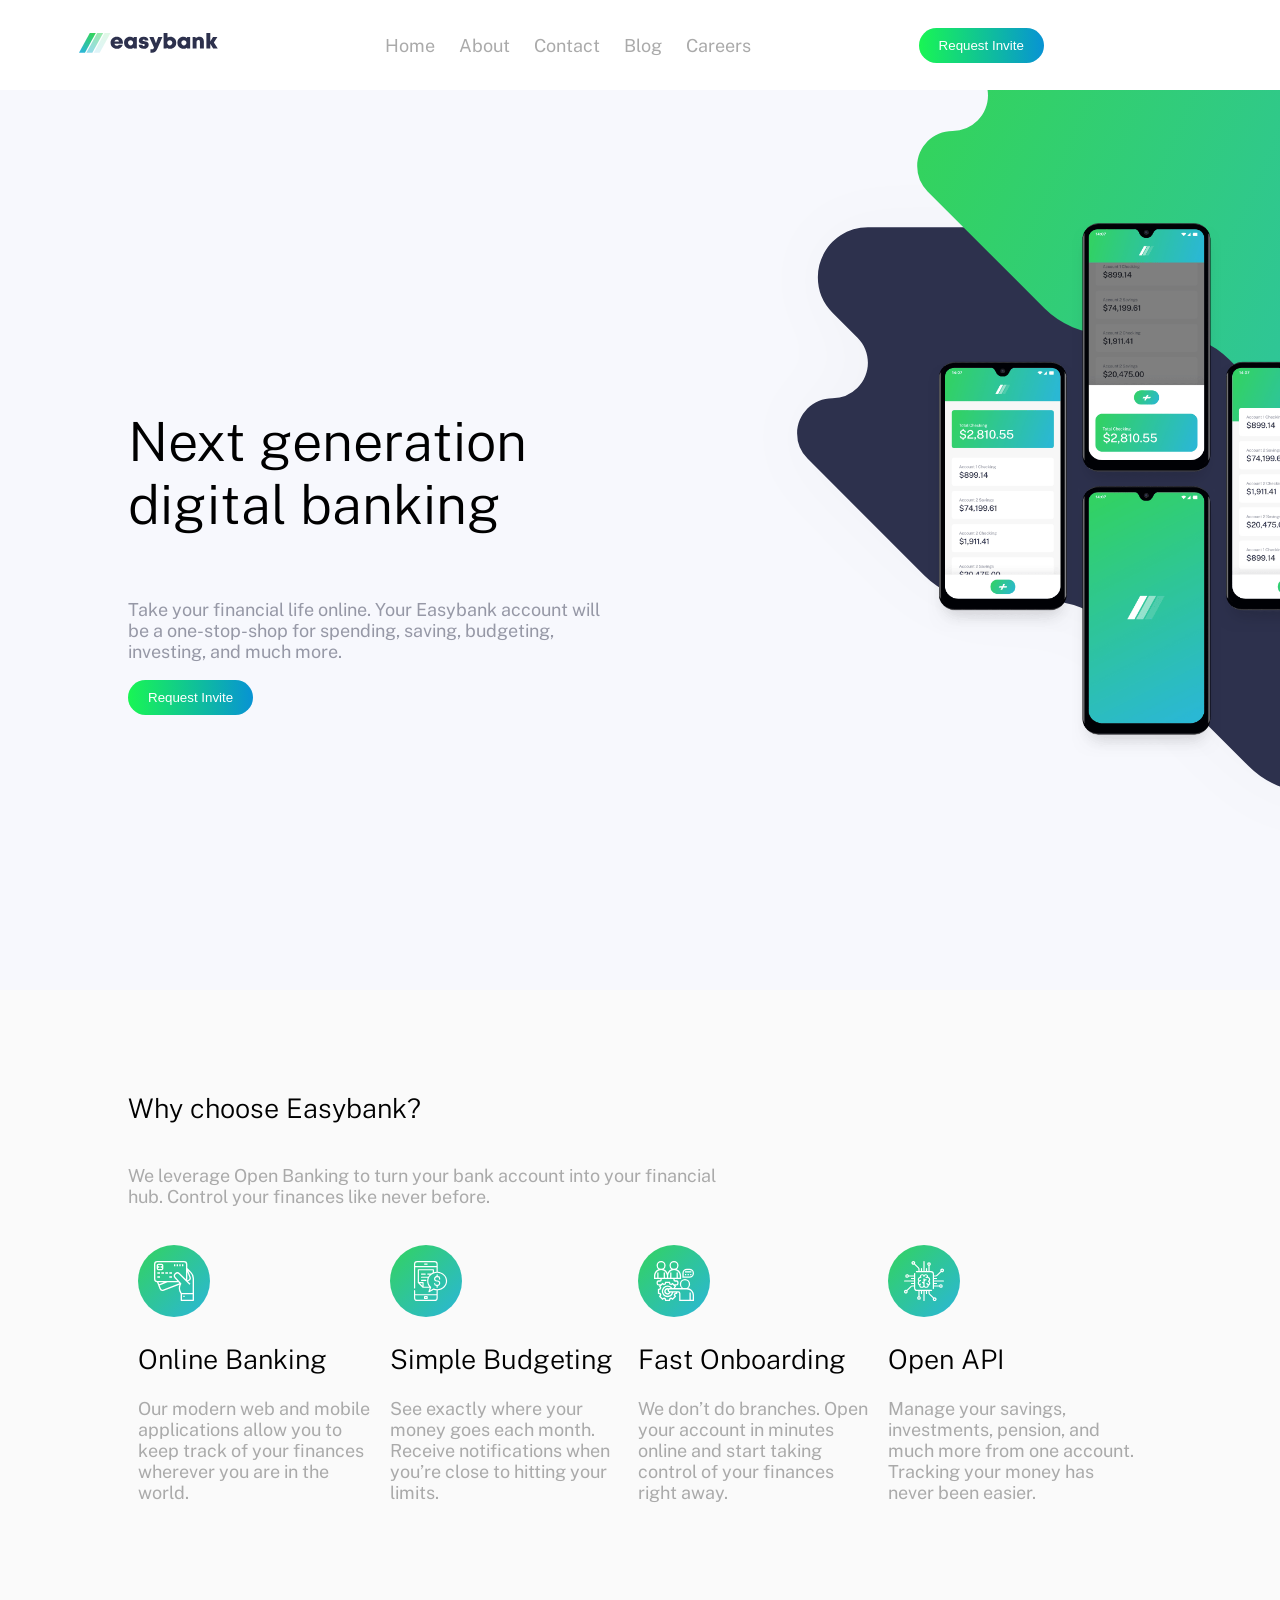
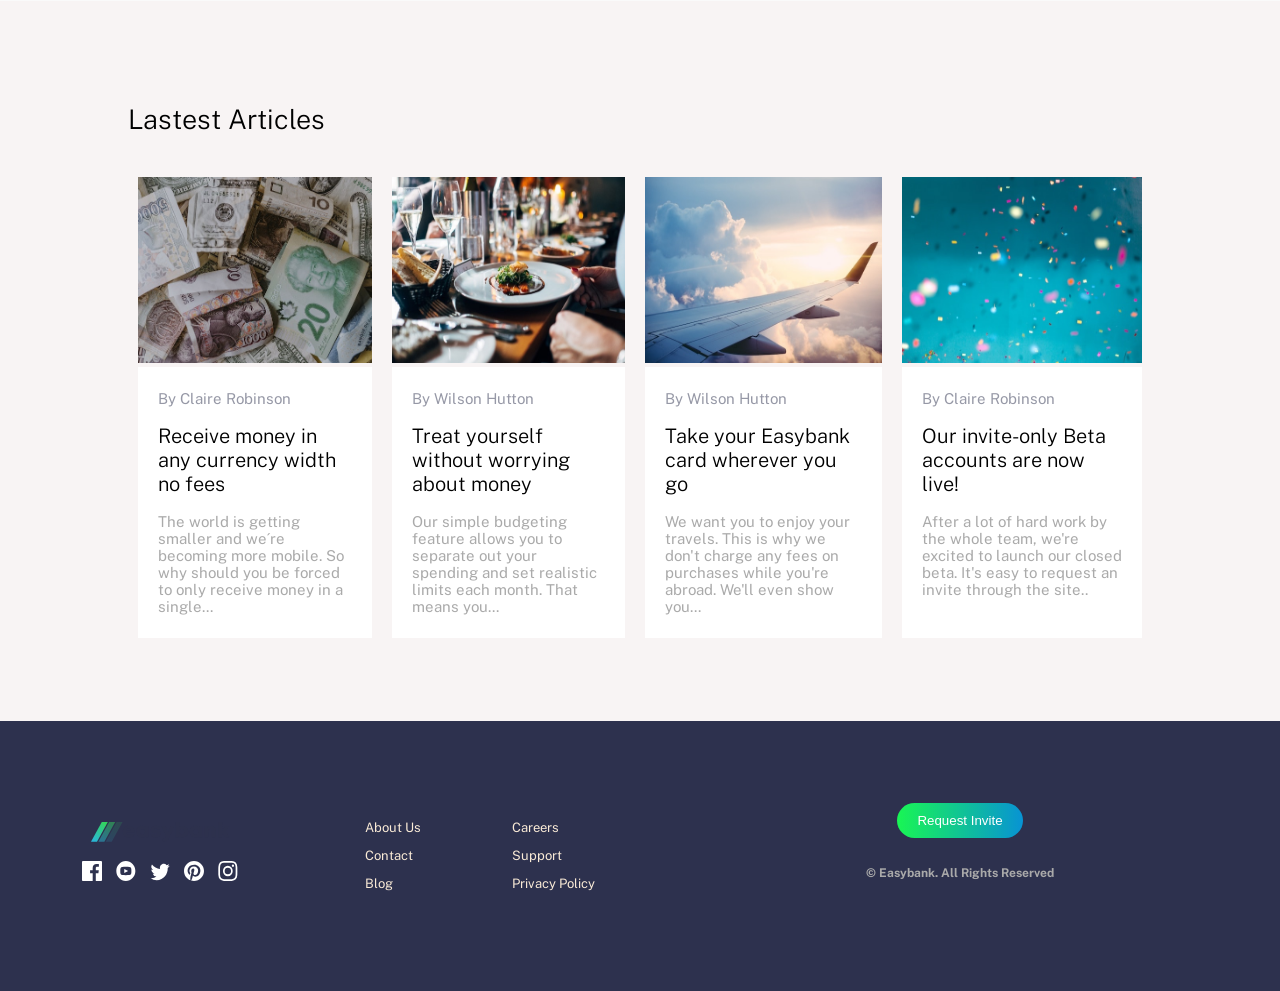
==== index.html @ 80088555 "primer commit landing page" ====
<!DOCTYPE html>
<html lang="en">
<head>
    <meta charset="UTF-8">
    <meta name="viewport" content="width=device-width, initial-scale=1.0">
    <title>Document</title>
    <link rel="stylesheet" href="bank.css">
    <link rel="preconnect" href="https://fonts.googleapis.com">
<link rel="preconnect" href="https://fonts.gstatic.com" crossorigin>
<link href="https://fonts.googleapis.com/css2?family=Caveat&family=Public+Sans:ital,wght@0,100;0,200;0,300;0,400;0,500;0,600;0,700;0,800;0,900;1,100;1,200;1,300;1,400;1,500;1,600;1,700;1,800;1,900&display=swap" rel="stylesheet">  
</head>
<body>
    <nav>
        <div class="nav-img">
            <img src="./images/logo.svg" alt="">
        </div>
        <div class="nav-contact">
            <a href="#">Home</a>
            <a href="#">About</a>
            <a href="#">Contact</a>
            <a href="#">Blog</a>
            <a href="#">Careers</a>
        </div>
        <div class="nav-btn">
            <button>Request Invite</button>
        </div>
        <div class="boton">
            <button>
                <img class="hamburger" src="./images/icon-hamburger.svg" alt="">
            </button>
        </div>
    </nav>
    <main>
        <section class="section-1">
            <div class="contenedor-text">
               
                    <h1>Next generation digital banking</h1>
                    <p>Take your financial life online. Your Easybank account will be a one-stop-shop 
                        for spending, saving, budgeting, investing, and much more.</p>
                        <button>Request Invite</button>
               
            </div>
            <div class="mockup active">
                <img src="./images/image-mockups.png" alt="">
            </div>
        </section>
        <section class="section-2">
            <div class="batman">
            <div class="cartas text">
                <h1 class="text-icons">Why choose Easybank?</h1>
                <p class="parrafo-icon">We leverage Open Banking to turn your bank account into your financial hub. Control your finances like never before.</p>
            </div>
            <div class="contenedor-cartas">
                <div class="cartas">
                    <img src="./images/icon-online.svg" alt="" class="imagen-icon">
                    <h1 class="text-icons">Online Banking</h1>
                    <p class="parrafo-icon">Our modern web and mobile applications allow you to keep track of your finances wherever you  are in the world.</p>
                </div>
                <div class="cartas">
                    <img src="./images/icon-budgeting.svg" alt="" class="imagen-icon">
                    <h1 class="text-icons">Simple Budgeting</h1>
                    <p class="parrafo-icon">See exactly where your money goes each month. Receive notifications when you’re close to hitting your limits.</p>
                </div>
                <div class="cartas">
                    <img src="./images/icon-onboarding.svg" alt="" class="imagen-icon">
                    <h1 class="text-icons">Fast Onboarding</h1>
                    <p class="parrafo-icon">We don’t do branches. Open your account in minutes online and start taking control of your finances right away.</p>
                </div>
                <div class="cartas">
                    <img src="./images/icon-api.svg" alt="" class="imagen-icon">
                    <h1 class="text-icons">Open API </h1>
                    <p class="parrafo-icon">Manage your savings, investments, pension, and much more from one account. Tracking your money has never been easier.</p>
                </div>
            </div>
            </div>
        </section>
        <section class="section-2 section-3">
            <div class="batman">
            <div class="cartas text">
                <h1 class="text-icons">Lastest Articles</h1>
             
            </div>
            <div class="contenedor-cartas">
                <div class="cartas">
                    <img src="./images/image-currency.jpg" alt="" class="imagen-icon img7">
                    <div class="caja">
                        <span>By Claire Robinson</span>
                        <h1 class="text-icons">Receive money in any currency width no fees</h1>
                        <p class="parrafo-icon">The world is getting smaller and we´re becoming more mobile. So why should you be forced to only receive money in a single...</p>
                    </div>
                </div>
                <div class="cartas">
                    <img src="./images/image-restaurant.jpg" alt="" class="imagen-icon img7">
                    <div class="caja">     
                        <span>By Wilson Hutton</span>
                        <h1 class="text-icons">Treat yourself without worrying about money</h1>
                        <p class="parrafo-icon">Our simple budgeting feature allows you to separate out your spending and set realistic limits each month. That means you...</p>
                    </div>
                </div>
                <div class="cartas">
                    <img src="./images/image-plane.jpg" alt="" class="imagen-icon img7">
                    <div class="caja">
                        <span>By Wilson Hutton</span>
                        <h1 class="text-icons">Take your Easybank card wherever you go</h1>
                        <p class="parrafo-icon">We want you to enjoy your travels. This is why we don't charge any fees on purchases while you're abroad. We'll even show you...</p>
                    </div>
                </div>
                <div class="cartas">
                    <img src="./images/image-confetti.jpg" alt="" class="imagen-icon img7">
                    <div class="caja">
                        <span>By Claire Robinson</span>
                        <h1 class="text-icons">Our invite-only Beta accounts are now live!
                        </h1>
                        <p class="parrafo-icon">After a lot of hard work by the whole team, we're excited to launch our closed beta. It's easy to request an invite through the site..</p>
                    </div>
                </div>
              
             
            </div>
            </div>
        </section>
    </main>
    <footer>
    <section class="icons_footer1">
        <div class="logof">
            <img src="./images/logo.svg" alt="">   
        </div>

        <div class="iconsf">
            
            <i><img src="./images/icon-facebook.svg" alt=""></i>
           
            <i> <img src="./images/icon-youtube.svg" alt=""></i>
            <i> <img src="./images/icon-twitter.svg" alt="" class=""></i>
            <i>  <img src="./images/icon-pinterest.svg" alt=""></i>
                <i> <img src="./images/icon-instagram.svg" alt=""></i>
        </div>
    </section>
    <section class="icons_footer2">
        
            <div class="txtone">

                <p>
                    About Us 
                </p>
                <p>
                    Contact 
                </p>
                <p>
                    Blog 
                </p>
            </div>
            <div class="txttwo">

                <p>
                    Careers
                </p>
                <p>
                    Support
                </p>
                <p>
                    Privacy Policy
                </p>
            </div>
           
        </section>
    <section class="icons_footer3">
        <button>Request Invite</button>
        <h6>© Easybank. All Rights Reserved</h6>            
    </section>
</footer>

<script src="bank.js"></script>
    <!-- update -->
</body>
</html>
---- bank.css ----
body{
    width: 100%;
    height: 100%;
    margin: 0;
    padding: 0;
    box-sizing: border-box;
    font-family: 'Caveat', cursive;
    font-family: 'Public Sans', sans-serif;
    font-size: 18px;

}

.section-1{
   background-color: #f7f8fd;
    height: 100vh;
    width: 100%;
    display: flex;
    justify-content: center;
    align-items: center;
 
}

.mockup{
    height: 100%;
    width: 100%;
    background-image: url("./images/bg-intro-desktop.svg");
    background-size: cover;
    background-repeat: no-repeat;
    background-position-x: 0;
    background-position-y: -130px;
    display: flex;
    justify-content: center;
    align-items: center;
    overflow: hidden;
    
    
}

.mockup img{
    width: 80%;
    transform: translate(140px,-50px);
}

.contenedor-text{
    display: flex;
    flex-direction: column;
    justify-content: center;
    align-items: start;
    padding: 10%;
}

.contenedor-text p{
    color:   hsl(233, 8%, 62%);
    font-size: 18px;
}

.contenedor-text h1{
   
    font-size: 3em;
}

.contenedor-text button{
    background-image: linear-gradient(to right, hsl(136, 92%, 53%) 0%, hsl(199, 93%, 43%) 100%);
    border: none;
    padding: 10px 20px;
    border-radius: 20px;
    color: white;
    cursor: pointer;
}
.contenedor-text button:hover{
    
    box-shadow: 0px 2px 6px rgba(0, 0, 0, 0.452);
    background-image: linear-gradient(to right, hsla(135, 89%, 17%, 0.747) 0%, hsl(199, 93%, 43%) 100%);
   
}


.section-2{
    display: flex;
    flex-direction: column;
    width: 100%;
    background-color : hsl(0, 0%, 98%);
    justify-content: center;
    align-items: center;
 
}
.batman{
    display: flex;
    justify-content: center;
    align-items: center;
    width: 80%;
    flex-direction: column;
    padding: 70px 0px 70px 0px;
}

.contenedor-cartas{
    display: flex;
    flex-direction: row;
    width: 100%;
    justify-content: center;
    align-content: center;
}
.cartas{
    flex-direction: row;
    margin: 10px;
}
h1{
    font-weight: 300;
}
.parrafo-icon{
    color: rgb(170, 170, 170);
}
.text{
    display: flex;
    justify-content: start;
    flex-direction: column;
    width: 100%;   
}

.text p {
    width: 58%;
    color: rgb(170, 170, 170);
}

.img7{
    width: 100%;
    height: 40%;
}
.section-3{
    background-color: rgb(248, 244, 244);
}
.caja {
    background-color: white ;
    padding: 20px;
    height: 50%;
}

.caja h1{
    font-size: 20px;
}

.caja h1:hover{
    color: rgb(41, 236, 236);
    cursor: pointer;
}

.caja span{
    color:   hsl(233, 8%, 62%);
    font-size: 15px;

}
.caja p{
    font-size: 15px;
}
footer {
    height: 30vh;
    width: 100%;
    background-color:#2d314e;
    display: flex;
    flex-direction: row;
    justify-content: center;
    align-items: center;
}
.icons_footer1 {
    width: 25%;
    display: flex;
    justify-content: center;
    align-items: center;
    flex-direction: column;
    
}
.logof{
    margin-bottom: 10px;
}

.iconsf img {
    padding: 5px;
    width: 20px;
}
.iconsf i:hover{
  cursor: pointer;
  filter: invert(55%) sepia(48%) saturate(2012%) hue-rotate(85deg) brightness(107%) contrast(96%);
}

.icons_footer2 {
    width: 25%;
    display: flex;
    justify-content: space-around;
    align-items: center;
    font-size: 13px;  
    color: antiquewhite;
}
.icons_footer2 p:hover {
    background: linear-gradient(to right, hsla(135, 89%, 17%, 0.747) 0%, hsl(199, 93%, 43%) 100%);
    -webkit-background-clip: text;
    color: transparent;  
    cursor: pointer;
    
   
}

.icons_footer3{
    width: 50%;
    display: flex;
    justify-content: center;
    align-items: center;
    flex-direction: column;
}
.icons_footer3 button{
    background-image: linear-gradient(to right, hsl(136, 92%, 53%) 0%, hsl(199, 93%, 43%) 100%);
    border: none;
    padding: 10px 20px;
    border-radius: 20px;
    color: white;
    cursor: pointer;
}
.icons_footer3 h6{
    color: rgb(170, 170, 170);
}
.icons_footer3 button:hover{
    
    box-shadow: 0px 2px 6px rgba(0, 0, 0, 0.452);
    background-image: linear-gradient(to right, hsla(135, 89%, 17%, 0.747) 0%, hsl(199, 93%, 43%) 100%);
   
}
nav{
    background-color: rgb(255, 255, 255);
    height: 10vh;
    display: flex;
    justify-content: space-around;
    align-items: center;
   
   
}

.nav-contact a{
    text-decoration: none;
    color: rgb(170, 170, 170);
   margin: 10px;
}

.nav-contact a:hover{
    border-bottom: 5px solid transparent; 
    border-image: linear-gradient(to right, hsl(136, 92%, 53%) 0%, hsl(199, 93%, 43%) 100%) 1;
    padding-bottom: 15px;
    
}

.boton button {
    display: none;
}

.nav-btn button{
   
    background-image: linear-gradient(to right, hsl(136, 92%, 53%) 0%, hsl(199, 93%, 43%) 100%);
    border: none;
    padding: 10px 20px;
    border-radius: 20px;
    color: white;
    cursor: pointer;
}



@media (max-width:800px){
    .section-1{
        height: 100%;
        width: 100%;
        flex-direction: column-reverse;
    }
    .mockup{
   
        background-image: url("./images/bg-intro-mobile.svg");
    }
    .mockup img{
        transform: translate(0 ,-1000px);
       
        
    }
    .contenedor-text{
        align-items: center;
        width: 60%;
        padding-bottom: 50px;
      text-align: center;
        
    }
    .contenedor-text h1{
      font-size: 2em;
   
    }
   
    .section-2 {
        display: flex;
        width: 100%;
        height: 100%;
        align-items: center;
        justify-content: center;
        background-color:hsl(0, 0%, 98%);
        padding: 0;
    }
    .contenedor-cartas{
        display: flex;
        width: 100%;
        align-items: center;
        justify-content:center ;
        flex-direction: column;
    } 
    .cartas {
        display: flex;
        color: rgb(0, 0, 0);
        width: 80%;
        justify-content: space-around;
        background-color: rgba(0, 255, 255, 0);
        align-items: center;
        flex-direction: column;
        text-align: center;
        
    }
    .text-icons{
        font-weight: 300;
    }
    .parrafo-icon{
        color: rgb(170, 170, 170) ;
        
    }
    .text{
        margin-bottom: 80px;
    }
    footer{
        flex-direction: column;
        align-items: center;
        height: 80vh;
        width: 100%;
    }
    .icons_footer1 {
        width: 100%;
    }
    .icons_footer2{
        flex-direction: column;
        justify-content: center;
        text-align: center;
    }
    .txttwo{
        margin-top: -15px;
    }
   
    .boton button {
        display: block;
    }

    .nav-btn button{
        display: none;
    }

   
    .nav-contact{
        position: relative;
        
        top: 250px;
        bottom: 0;
        right: 0;
        left: -50px;
        height: 400px;
        width: 700px;
        background-color: rgb(255, 255, 255);
       
       display: flex;
        justify-content: center;
        align-items: center;
        flex-direction: column;
        box-shadow: 0px 2px 6px rgba(0, 0, 0, 0.452);
        border-radius: 10px;
    }

    .nav-contact a:hover{
       border: none;
       padding-bottom: 0px;
      
      
       color: rgb(16, 192, 10);
        
    }
    .nav-contact a{
        color: rgb(94, 94, 94);
    }
    .boton button{
        border: none;
        background-color: transparent;
      
    }
    .boton button img{
     width: 35px;
      
    }
    nav .nav-contact{
       
        visibility: hidden;
    }
    nav .desactive{
        
        visibility: visible;
    }
    .active img{
        transform: translate(0 ,-250px);
     
    }
   

   


}
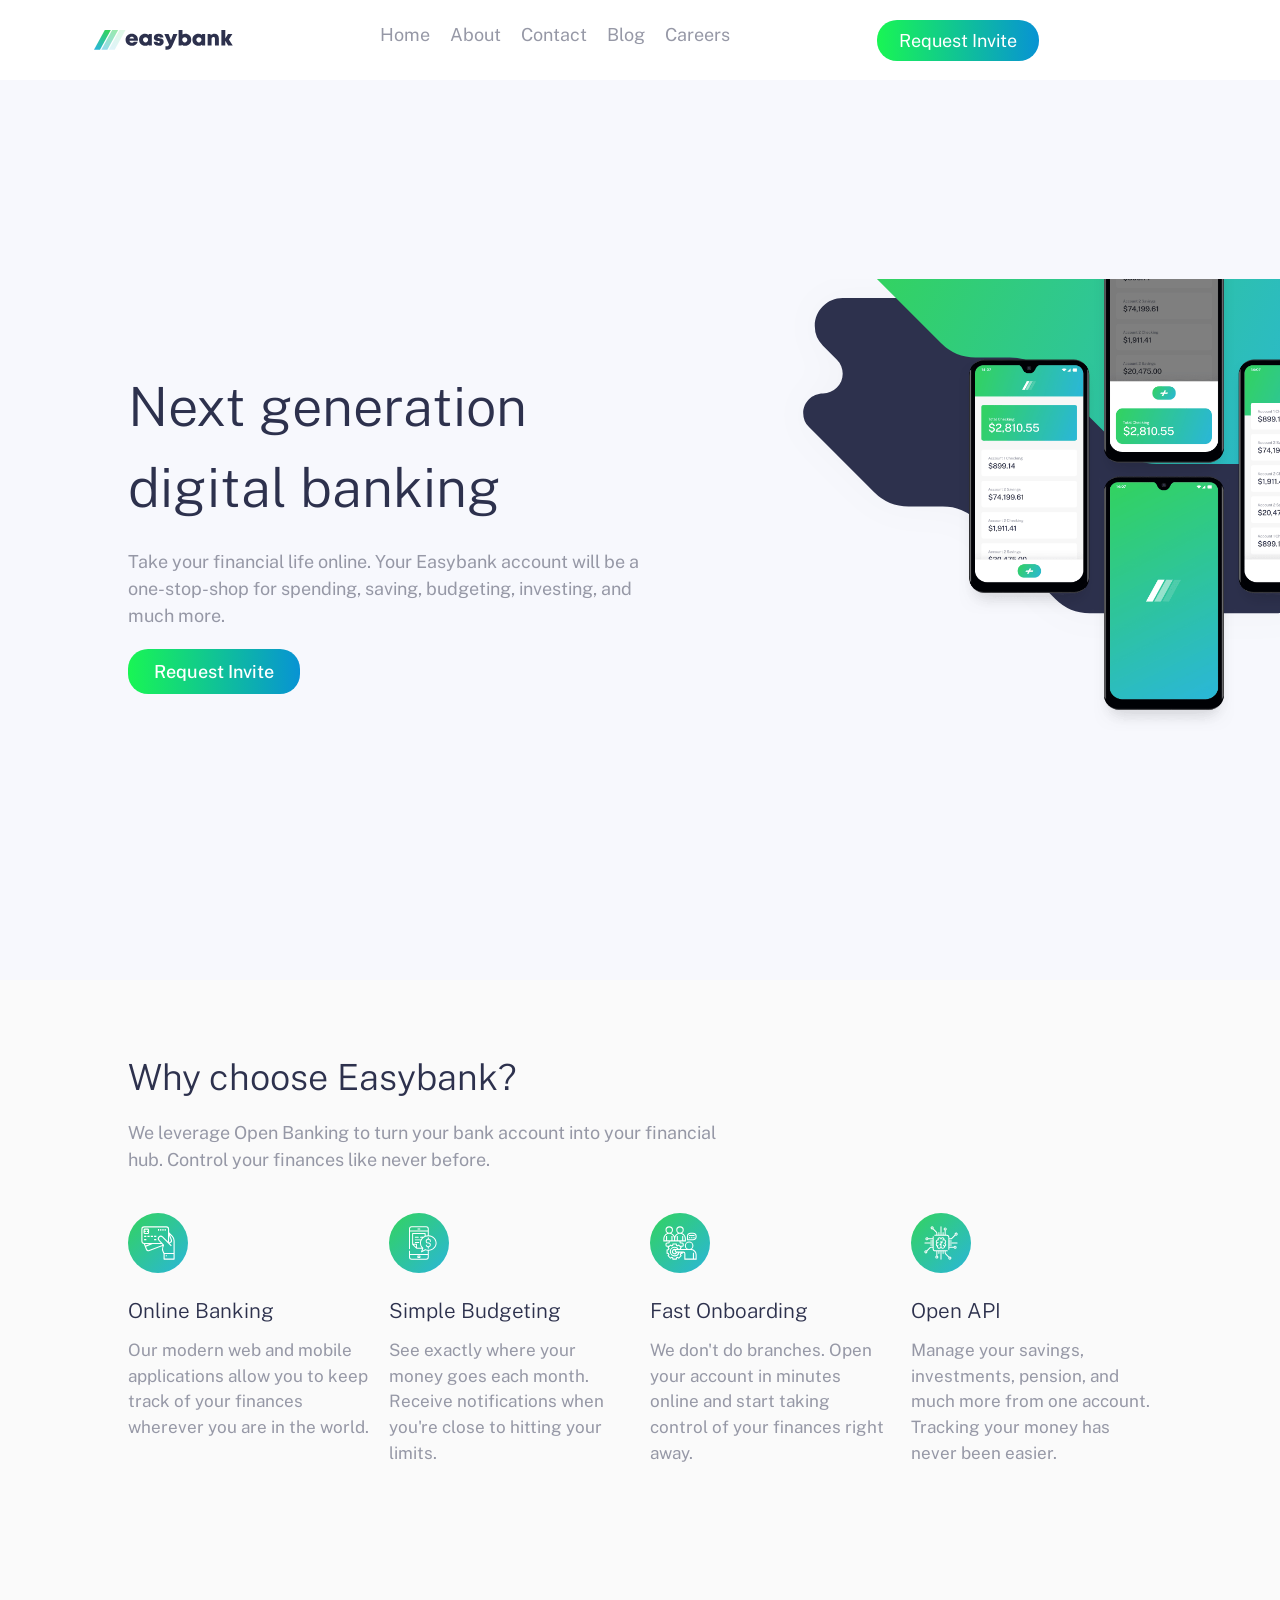
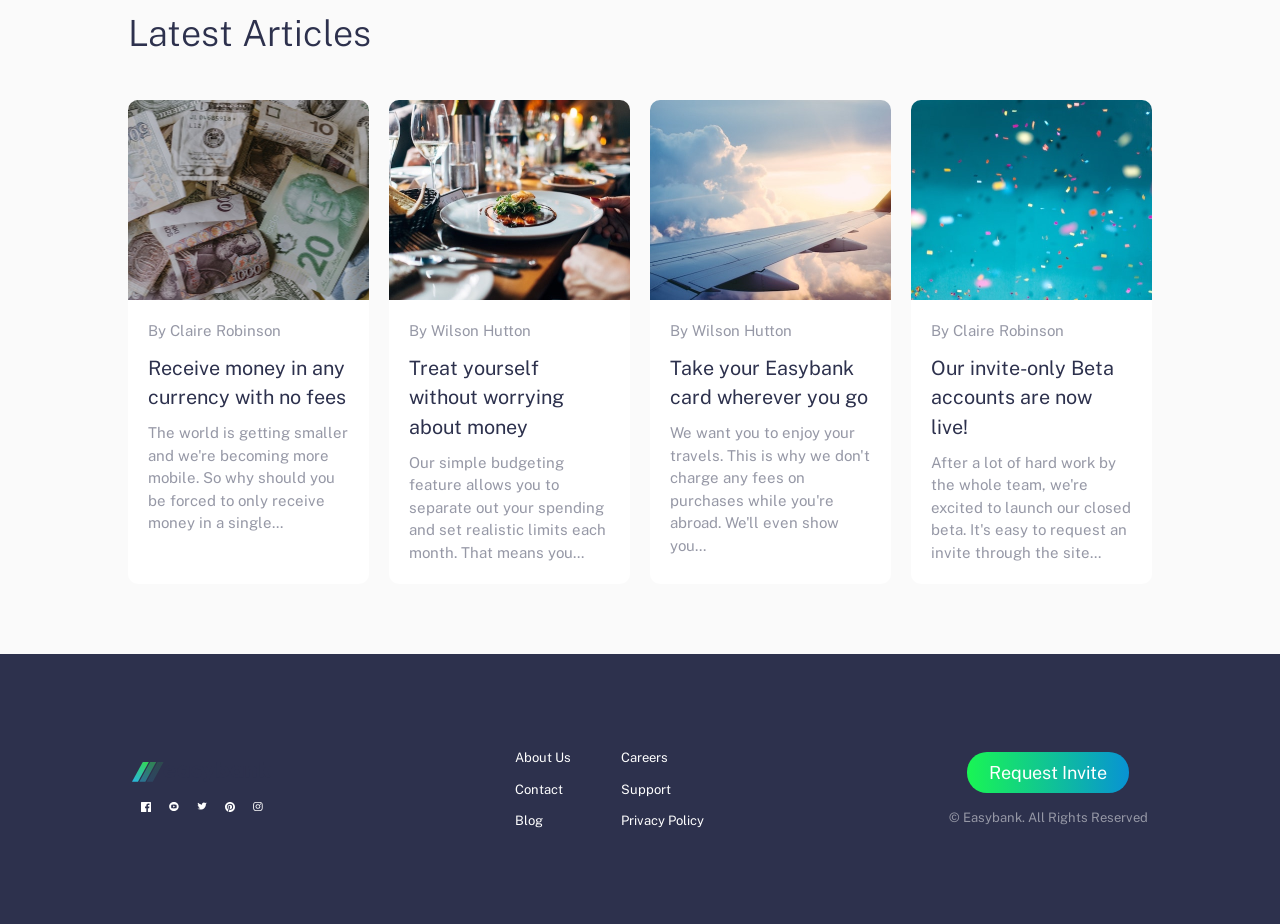
==== commit f9bef240: "Add Styles Css" ====
--- a/index.html
+++ b/index.html
@@ -3,174 +3,166 @@
 <head>
     <meta charset="UTF-8">
     <meta name="viewport" content="width=device-width, initial-scale=1.0">
-    <title>Document</title>
+    <title>Easybank</title>
     <link rel="stylesheet" href="bank.css">
     <link rel="preconnect" href="https://fonts.googleapis.com">
-<link rel="preconnect" href="https://fonts.gstatic.com" crossorigin>
-<link href="https://fonts.googleapis.com/css2?family=Caveat&family=Public+Sans:ital,wght@0,100;0,200;0,300;0,400;0,500;0,600;0,700;0,800;0,900;1,100;1,200;1,300;1,400;1,500;1,600;1,700;1,800;1,900&display=swap" rel="stylesheet">  
+    <link rel="preconnect" href="https://fonts.gstatic.com" crossorigin>
+    <link href="https://fonts.googleapis.com/css2?family=Caveat&family=Public+Sans:wght@100;200;300;400;500;600;700;800;900&display=swap" rel="stylesheet">
 </head>
 <body>
-    <nav>
+
+    <!-- ===================== NAV ===================== -->
+    <nav class="navbar">
         <div class="nav-img">
-            <img src="./images/logo.svg" alt="">
+            <img src="./images/logo.svg" alt="Easybank logo">
         </div>
+
         <div class="nav-contact">
-            <a href="#">Home</a>
-            <a href="#">About</a>
-            <a href="#">Contact</a>
-            <a href="#">Blog</a>
-            <a href="#">Careers</a>
+            <a href="#home">Home</a>
+            <a href="#about">About</a>
+            <a href="#contact">Contact</a>
+            <a href="#blog">Blog</a>
+            <a href="#careers">Careers</a>
         </div>
+
         <div class="nav-btn">
             <button>Request Invite</button>
         </div>
+
         <div class="boton">
-            <button>
-                <img class="hamburger" src="./images/icon-hamburger.svg" alt="">
+            <button aria-label="Abrir menú">
+                <img class="hamburger" src="./images/icon-hamburger.svg" alt="Menú">
             </button>
         </div>
     </nav>
+
     <main>
-        <section class="section-1">
-            <div class="contenedor-text">
-               
-                    <h1>Next generation digital banking</h1>
-                    <p>Take your financial life online. Your Easybank account will be a one-stop-shop 
-                        for spending, saving, budgeting, investing, and much more.</p>
-                        <button>Request Invite</button>
-               
+
+        <!-- =============== HERO / HOME =============== -->
+        <section id="home" class="hero">
+            <div class="hero__text">
+                <h1>Next generation digital banking</h1>
+                <p>Take your financial life online. Your Easybank account will be a one-stop-shop for spending, saving, budgeting, investing, and much more.</p>
+                <button>Request Invite</button>
             </div>
-            <div class="mockup active">
-                <img src="./images/image-mockups.png" alt="">
+            <div class="hero__mockup">
+                <img src="./images/image-mockups.png" alt="Easybank app mockup">
             </div>
         </section>
-        <section class="section-2">
-            <div class="batman">
-            <div class="cartas text">
-                <h1 class="text-icons">Why choose Easybank?</h1>
-                <p class="parrafo-icon">We leverage Open Banking to turn your bank account into your financial hub. Control your finances like never before.</p>
+
+        <!-- =============== ABOUT / FEATURES =============== -->
+        <section id="about" class="features">
+            <div class="features__header">
+                <h2>Why choose Easybank?</h2>
+                <p>We leverage Open Banking to turn your bank account into your financial hub. Control your finances like never before.</p>
             </div>
-            <div class="contenedor-cartas">
-                <div class="cartas">
-                    <img src="./images/icon-online.svg" alt="" class="imagen-icon">
-                    <h1 class="text-icons">Online Banking</h1>
-                    <p class="parrafo-icon">Our modern web and mobile applications allow you to keep track of your finances wherever you  are in the world.</p>
-                </div>
-                <div class="cartas">
-                    <img src="./images/icon-budgeting.svg" alt="" class="imagen-icon">
-                    <h1 class="text-icons">Simple Budgeting</h1>
-                    <p class="parrafo-icon">See exactly where your money goes each month. Receive notifications when you’re close to hitting your limits.</p>
-                </div>
-                <div class="cartas">
-                    <img src="./images/icon-onboarding.svg" alt="" class="imagen-icon">
-                    <h1 class="text-icons">Fast Onboarding</h1>
-                    <p class="parrafo-icon">We don’t do branches. Open your account in minutes online and start taking control of your finances right away.</p>
-                </div>
-                <div class="cartas">
-                    <img src="./images/icon-api.svg" alt="" class="imagen-icon">
-                    <h1 class="text-icons">Open API </h1>
-                    <p class="parrafo-icon">Manage your savings, investments, pension, and much more from one account. Tracking your money has never been easier.</p>
-                </div>
-            </div>
+
+            <div class="features__grid">
+                <article class="feature-card">
+                    <img src="./images/icon-online.svg" alt="" class="feature-card__icon">
+                    <h3>Online Banking</h3>
+                    <p>Our modern web and mobile applications allow you to keep track of your finances wherever you are in the world.</p>
+                </article>
+
+                <article class="feature-card">
+                    <img src="./images/icon-budgeting.svg" alt="" class="feature-card__icon">
+                    <h3>Simple Budgeting</h3>
+                    <p>See exactly where your money goes each month. Receive notifications when you're close to hitting your limits.</p>
+                </article>
+
+                <article class="feature-card">
+                    <img src="./images/icon-onboarding.svg" alt="" class="feature-card__icon">
+                    <h3>Fast Onboarding</h3>
+                    <p>We don't do branches. Open your account in minutes online and start taking control of your finances right away.</p>
+                </article>
+
+                <article class="feature-card">
+                    <img src="./images/icon-api.svg" alt="" class="feature-card__icon">
+                    <h3>Open API</h3>
+                    <p>Manage your savings, investments, pension, and much more from one account. Tracking your money has never been easier.</p>
+                </article>
             </div>
         </section>
-        <section class="section-2 section-3">
-            <div class="batman">
-            <div class="cartas text">
-                <h1 class="text-icons">Lastest Articles</h1>
-             
+
+        <!-- =============== BLOG / ARTICLES =============== -->
+        <section id="blog" class="articles">
+            <div class="articles__header">
+                <h2>Latest Articles</h2>
             </div>
-            <div class="contenedor-cartas">
-                <div class="cartas">
-                    <img src="./images/image-currency.jpg" alt="" class="imagen-icon img7">
-                    <div class="caja">
+
+            <div class="articles__grid">
+                <article class="article-card">
+                    <img src="./images/image-currency.jpg" alt="" class="article-card__img">
+                    <div class="article-card__body">
                         <span>By Claire Robinson</span>
-                        <h1 class="text-icons">Receive money in any currency width no fees</h1>
-                        <p class="parrafo-icon">The world is getting smaller and we´re becoming more mobile. So why should you be forced to only receive money in a single...</p>
+                        <h3>Receive money in any currency with no fees</h3>
+                        <p>The world is getting smaller and we're becoming more mobile. So why should you be forced to only receive money in a single...</p>
                     </div>
-                </div>
-                <div class="cartas">
-                    <img src="./images/image-restaurant.jpg" alt="" class="imagen-icon img7">
-                    <div class="caja">     
+                </article>
+
+                <article class="article-card">
+                    <img src="./images/image-restaurant.jpg" alt="" class="article-card__img">
+                    <div class="article-card__body">
                         <span>By Wilson Hutton</span>
-                        <h1 class="text-icons">Treat yourself without worrying about money</h1>
-                        <p class="parrafo-icon">Our simple budgeting feature allows you to separate out your spending and set realistic limits each month. That means you...</p>
+                        <h3>Treat yourself without worrying about money</h3>
+                        <p>Our simple budgeting feature allows you to separate out your spending and set realistic limits each month. That means you...</p>
                     </div>
-                </div>
-                <div class="cartas">
-                    <img src="./images/image-plane.jpg" alt="" class="imagen-icon img7">
-                    <div class="caja">
+                </article>
+
+                <article class="article-card">
+                    <img src="./images/image-plane.jpg" alt="" class="article-card__img">
+                    <div class="article-card__body">
                         <span>By Wilson Hutton</span>
-                        <h1 class="text-icons">Take your Easybank card wherever you go</h1>
-                        <p class="parrafo-icon">We want you to enjoy your travels. This is why we don't charge any fees on purchases while you're abroad. We'll even show you...</p>
+                        <h3>Take your Easybank card wherever you go</h3>
+                        <p>We want you to enjoy your travels. This is why we don't charge any fees on purchases while you're abroad. We'll even show you...</p>
                     </div>
-                </div>
-                <div class="cartas">
-                    <img src="./images/image-confetti.jpg" alt="" class="imagen-icon img7">
-                    <div class="caja">
+                </article>
+
+                <article class="article-card">
+                    <img src="./images/image-confetti.jpg" alt="" class="article-card__img">
+                    <div class="article-card__body">
                         <span>By Claire Robinson</span>
-                        <h1 class="text-icons">Our invite-only Beta accounts are now live!
-                        </h1>
-                        <p class="parrafo-icon">After a lot of hard work by the whole team, we're excited to launch our closed beta. It's easy to request an invite through the site..</p>
+                        <h3>Our invite-only Beta accounts are now live!</h3>
+                        <p>After a lot of hard work by the whole team, we're excited to launch our closed beta. It's easy to request an invite through the site...</p>
                     </div>
-                </div>
-              
-             
-            </div>
+                </article>
             </div>
         </section>
+
     </main>
-    <footer>
-    <section class="icons_footer1">
-        <div class="logof">
-            <img src="./images/logo.svg" alt="">   
+
+    <!-- ===================== FOOTER ===================== -->
+    <footer class="footer">
+        <div class="footer__brand">
+            <img src="./images/logo.svg" alt="Easybank logo">
+            <div class="footer__social">
+                <a href="#"><img src="./images/icon-facebook.svg" alt="Facebook"></a>
+                <a href="#"><img src="./images/icon-youtube.svg" alt="YouTube"></a>
+                <a href="#"><img src="./images/icon-twitter.svg" alt="Twitter"></a>
+                <a href="#"><img src="./images/icon-pinterest.svg" alt="Pinterest"></a>
+                <a href="#"><img src="./images/icon-instagram.svg" alt="Instagram"></a>
+            </div>
         </div>
 
-        <div class="iconsf">
-            
-            <i><img src="./images/icon-facebook.svg" alt=""></i>
-           
-            <i> <img src="./images/icon-youtube.svg" alt=""></i>
-            <i> <img src="./images/icon-twitter.svg" alt="" class=""></i>
-            <i>  <img src="./images/icon-pinterest.svg" alt=""></i>
-                <i> <img src="./images/icon-instagram.svg" alt=""></i>
+        <div class="footer__links">
+            <div class="footer__col">
+                <a href="#">About Us</a>
+                <a href="#">Contact</a>
+                <a href="#">Blog</a>
+            </div>
+            <div class="footer__col">
+                <a href="#">Careers</a>
+                <a href="#">Support</a>
+                <a href="#">Privacy Policy</a>
+            </div>
         </div>
-    </section>
-    <section class="icons_footer2">
-        
-            <div class="txtone">
 
-                <p>
-                    About Us 
-                </p>
-                <p>
-                    Contact 
-                </p>
-                <p>
-                    Blog 
-                </p>
-            </div>
-            <div class="txttwo">
+        <div class="footer__cta">
+            <button>Request Invite</button>
+            <small>© Easybank. All Rights Reserved</small>
+        </div>
+    </footer>
 
-                <p>
-                    Careers
-                </p>
-                <p>
-                    Support
-                </p>
-                <p>
-                    Privacy Policy
-                </p>
-            </div>
-           
-        </section>
-    <section class="icons_footer3">
-        <button>Request Invite</button>
-        <h6>© Easybank. All Rights Reserved</h6>            
-    </section>
-</footer>
-
-<script src="bank.js"></script>
-    <!-- update -->
+    <script src="bank.js"></script>
 </body>
-</html>
+</html>
--- a/bank.css
+++ b/bank.css
@@ -1,413 +1,535 @@
-
-body{
+/* ============================================================
+   1. VARIABLES GLOBALES
+   ============================================================ */
+:root {
+  /* Colores */
+  --primary-green: hsl(136, 92%, 53%);
+  --primary-cyan:  hsl(199, 93%, 43%);
+  --primary-green-hover: hsla(135, 89%, 17%, 0.75);
+  --gradient-brand: linear-gradient(to right, var(--primary-green) 0%, var(--primary-cyan) 100%);
+
+  --dark-blue:   hsl(233, 26%, 24%);
+  --gray-blue:   hsl(233, 8%, 62%);
+  --light-gray:  hsl(0, 0%, 98%);
+  --very-light:  #f7f8fd;
+  --white:       #ffffff;
+
+  /* Tipografía */
+  --font-main: 'Public Sans', sans-serif;
+  --fs-base: 18px;
+  --fs-sm: 15px;
+  --fs-xs: 13px;
+
+  /* Espaciado / radios */
+  --radius-pill: 20px;
+  --radius-card: 10px;
+  --shadow-hover: 0 2px 6px rgba(0, 0, 0, 0.45);
+
+  /* Transición global */
+  --transition: 0.25s ease;
+}
+
+/* ============================================================
+   2. RESET
+   ============================================================ */
+*,
+*::before,
+*::after {
+  box-sizing: border-box;
+  margin: 0;
+  padding: 0;
+}
+
+html {
+  scroll-behavior: smooth;
+}
+
+body {
+  width: 100%;
+  min-height: 100vh;
+  font-family: var(--font-main);
+  font-size: var(--fs-base);
+  color: var(--dark-blue);
+  line-height: 1.5;
+  background-color: var(--white);
+}
+
+img {
+  max-width: 100%;
+  display: block;
+}
+
+button {
+  font-family: inherit;
+  font-size: inherit;
+  transition: background-image var(--transition), box-shadow var(--transition);
+}
+
+a {
+  text-decoration: none;
+  color: inherit;
+  transition: color var(--transition);
+}
+
+/* Focus accesible */
+:focus-visible {
+  outline: 2px solid var(--primary-cyan);
+  outline-offset: 3px;
+  border-radius: 4px;
+}
+
+/* Botón reutilizable (¡esto elimina 4 repeticiones!) */
+.btn-primary {
+  background-image: var(--gradient-brand);
+  border: none;
+  padding: 10px 22px;
+  border-radius: var(--radius-pill);
+  color: var(--white);
+  cursor: pointer;
+  font-weight: 500;
+}
+
+.btn-primary:hover {
+  box-shadow: var(--shadow-hover);
+  background-image: linear-gradient(to right, var(--primary-green-hover) 0%, var(--primary-cyan) 100%);
+}
+
+/* ============================================================
+   3. NAVBAR
+   ============================================================ */
+.navbar {
+  background-color: var(--white);
+  min-height: 80px;
+  display: flex;
+  justify-content: space-around;
+  align-items: center;
+  position: relative;
+  z-index: 10;
+  padding: 0 20px;
+}
+
+.nav-contact {
+  display: flex;
+  gap: 20px;
+}
+
+.nav-contact a {
+  color: var(--gray-blue);
+  padding-bottom: 8px;
+  border-bottom: 4px solid transparent;
+  transition: color var(--transition), border-color var(--transition);
+}
+
+.nav-contact a:hover {
+  color: var(--dark-blue);
+  border-image: var(--gradient-brand) 1;
+}
+
+.nav-btn button {
+  background-image: var(--gradient-brand);
+  border: none;
+  padding: 10px 22px;
+  border-radius: var(--radius-pill);
+  color: var(--white);
+  cursor: pointer;
+}
+
+.boton button {
+  display: none;
+  border: none;
+  background: transparent;
+  cursor: pointer;
+}
+
+.boton button img {
+  width: 32px;
+}
+
+/* ============================================================
+   4. HERO
+   ============================================================ */
+.hero {
+  background-color: var(--very-light);
+  min-height: 100dvh;           /* mejor que 100vh en móviles */
+  display: flex;
+  justify-content: center;
+  align-items: center;
+}
+
+.hero__text {
+  display: flex;
+  flex-direction: column;
+  justify-content: center;
+  align-items: flex-start;
+  gap: 20px;
+  padding: 10%;
+  flex: 1;
+}
+
+.hero__text h1 {
+  font-size: 3em;
+  font-weight: 300;
+}
+
+.hero__text p {
+  color: var(--gray-blue);
+  font-size: var(--fs-base);
+}
+
+.hero__text button {
+  background-image: var(--gradient-brand);
+  border: none;
+  padding: 12px 26px;
+  border-radius: var(--radius-pill);
+  color: var(--white);
+  cursor: pointer;
+  font-weight: 500;
+}
+
+.hero__text button:hover {
+  box-shadow: var(--shadow-hover);
+  background-image: linear-gradient(to right, var(--primary-green-hover) 0%, var(--primary-cyan) 100%);
+}
+
+.hero__mockup {
+  flex: 1;
+  height: 100%;
+  min-height: 500px;
+  background-image: url("./images/bg-intro-desktop.svg");
+  background-size: cover;
+  background-repeat: no-repeat;
+  background-position: 0 -130px;
+  display: flex;
+  justify-content: center;
+  align-items: center;
+  overflow: hidden;
+}
+
+.hero__mockup img {
+  width: 80%;
+  transform: translate(140px, -50px);
+}
+
+/* ============================================================
+   5. FEATURES (antes section-2)
+   ============================================================ */
+.features {
+  display: flex;
+  flex-direction: column;
+  align-items: center;
+  width: 100%;
+  background-color: var(--light-gray);
+  padding: 70px 0;
+}
+
+.features__header {
+  width: 80%;
+  display: flex;
+  flex-direction: column;
+  gap: 15px;
+  margin-bottom: 40px;
+}
+
+.features__header h2 {
+  font-weight: 300;
+  font-size: 2em;
+}
+
+.features__header p {
+  width: 58%;
+  color: var(--gray-blue);
+}
+
+.features__grid {
+  display: flex;
+  flex-direction: row;
+  gap: 20px;
+  width: 80%;
+  justify-content: center;
+}
+
+.feature-card {
+  flex: 1;
+  display: flex;
+  flex-direction: column;
+  gap: 12px;
+}
+
+.feature-card__icon {
+  width: 60px;
+  margin-bottom: 10px;
+}
+
+.feature-card h3 {
+  font-weight: 300;
+  font-size: 1.15em;
+}
+
+.feature-card p {
+  color: var(--gray-blue);
+  font-size: 0.95em;
+}
+
+/* ============================================================
+   6. ARTICLES (antes section-3)
+   ============================================================ */
+.articles {
+  display: flex;
+  flex-direction: column;
+  align-items: center;
+  width: 100%;
+  background-color: var(--light-gray);
+  padding: 70px 0;
+}
+
+.articles__header {
+  width: 80%;
+  margin-bottom: 40px;
+}
+
+.articles__header h2 {
+  font-weight: 300;
+  font-size: 2em;
+}
+
+.articles__grid {
+  display: flex;
+  gap: 20px;
+  width: 80%;
+  justify-content: center;
+}
+
+.article-card {
+  flex: 1;
+  display: flex;
+  flex-direction: column;
+  background-color: var(--white);
+  border-radius: var(--radius-card);
+  overflow: hidden;
+  transition: transform var(--transition), box-shadow var(--transition);
+}
+
+.article-card:hover {
+  transform: translateY(-4px);
+  box-shadow: 0 8px 16px rgba(0, 0, 0, 0.08);
+}
+
+.article-card__img {
+  width: 100%;
+  height: 200px;
+  object-fit: cover;
+}
+
+.article-card__body {
+  padding: 20px;
+  display: flex;
+  flex-direction: column;
+  gap: 10px;
+}
+
+.article-card__body span {
+  color: var(--gray-blue);
+  font-size: var(--fs-sm);
+}
+
+.article-card__body h3 {
+  font-size: 1.1em;
+  font-weight: 400;
+  transition: color var(--transition);
+  cursor: pointer;
+}
+
+.article-card__body h3:hover {
+  color: var(--primary-cyan);
+}
+
+.article-card__body p {
+  font-size: var(--fs-sm);
+  color: var(--gray-blue);
+}
+
+/* ============================================================
+   7. FOOTER
+   ============================================================ */
+.footer {
+  background-color: var(--dark-blue);
+  min-height: 30vh;
+  padding: 40px 20px;
+  display: flex;
+  flex-direction: row;
+  justify-content: space-around;
+  align-items: center;
+  gap: 20px;
+  color: var(--white);
+}
+
+.footer__brand {
+  display: flex;
+  flex-direction: column;
+  align-items: center;
+  gap: 15px;
+}
+
+.footer__social {
+  display: flex;
+  gap: 8px;
+}
+
+.footer__social img {
+  width: 20px;
+  padding: 5px;
+  transition: filter var(--transition);
+}
+
+.footer__social a:hover img {
+  filter: invert(55%) sepia(48%) saturate(2012%) hue-rotate(85deg) brightness(107%) contrast(96%);
+}
+
+.footer__links {
+  display: flex;
+  gap: 50px;
+}
+
+.footer__col {
+  display: flex;
+  flex-direction: column;
+  gap: 12px;
+  font-size: var(--fs-xs);
+}
+
+.footer__col a:hover {
+  background: var(--gradient-brand);
+  -webkit-background-clip: text;
+  background-clip: text;
+  color: transparent;
+}
+
+.footer__cta {
+  display: flex;
+  flex-direction: column;
+  align-items: center;
+  gap: 15px;
+}
+
+.footer__cta button {
+  background-image: var(--gradient-brand);
+  border: none;
+  padding: 10px 22px;
+  border-radius: var(--radius-pill);
+  color: var(--white);
+  cursor: pointer;
+}
+
+.footer__cta button:hover {
+  box-shadow: var(--shadow-hover);
+  background-image: linear-gradient(to right, var(--primary-green-hover) 0%, var(--primary-cyan) 100%);
+}
+
+.footer__cta small {
+  color: var(--gray-blue);
+  font-size: var(--fs-xs);
+}
+
+/* ============================================================
+   8. RESPONSIVE (mobile-first no, pero limpio)
+   ============================================================ */
+@media (max-width: 900px) {
+  .features__grid,
+  .articles__grid {
+    flex-wrap: wrap;
+  }
+  .features__header p {
     width: 100%;
-    height: 100%;
-    margin: 0;
-    padding: 0;
-    box-sizing: border-box;
-    font-family: 'Caveat', cursive;
-    font-family: 'Public Sans', sans-serif;
-    font-size: 18px;
-
-}
-
-.section-1{
-   background-color: #f7f8fd;
-    height: 100vh;
+  }
+}
+
+@media (max-width: 800px) {
+  /* ---- NAV ---- */
+  .nav-contact {
+    display: none;            /* oculto por defecto */
+  }
+  .nav-contact.is-open {
+    display: flex;            /* tu JS debe toggle esta clase */
+    position: absolute;
+    top: 90px;
+    left: 50%;
+    transform: translateX(-50%);
+    flex-direction: column;
+    width: min(90vw, 400px);
+    height: auto;
+    padding: 30px;
+    background-color: var(--white);
+    border-radius: var(--radius-card);
+    box-shadow: var(--shadow-hover);
+    gap: 20px;
+    z-index: 20;
+  }
+  .nav-contact.is-open a {
+    color: hsl(0, 0%, 37%);
+  }
+  .nav-contact.is-open a:hover {
+    color: var(--primary-green);
+    border: none;
+  }
+  .nav-btn button { display: none; }
+  .boton button  { display: block; }
+
+  /* ---- HERO ---- */
+  .hero {
+    flex-direction: column-reverse;
+    min-height: auto;
+    padding-bottom: 40px;
+  }
+  .hero__mockup {
     width: 100%;
-    display: flex;
-    justify-content: center;
+    min-height: 350px;
+    background-image: url("./images/bg-intro-mobile.svg");
+    background-position: center top;
+    background-size: contain;
+  }
+  .hero__mockup img {
+    width: 90%;
+    transform: translateY(-40px);
+  }
+  .hero__text {
+    width: 100%;
     align-items: center;
- 
-}
-
-.mockup{
-    height: 100%;
-    width: 100%;
-    background-image: url("./images/bg-intro-desktop.svg");
-    background-size: cover;
-    background-repeat: no-repeat;
-    background-position-x: 0;
-    background-position-y: -130px;
-    display: flex;
-    justify-content: center;
+    text-align: center;
+    padding: 40px 20px;
+  }
+  .hero__text h1 { font-size: 2em; }
+
+  /* ---- FEATURES ---- */
+  .features__grid {
+    flex-direction: column;
     align-items: center;
-    overflow: hidden;
-    
-    
-}
-
-.mockup img{
+  }
+  .feature-card {
     width: 80%;
-    transform: translate(140px,-50px);
-}
-
-.contenedor-text{
-    display: flex;
+    text-align: center;
+    align-items: center;
+    margin-bottom: 40px;
+  }
+
+  /* ---- ARTICLES ---- */
+  .articles__grid {
     flex-direction: column;
-    justify-content: center;
-    align-items: start;
-    padding: 10%;
-}
-
-.contenedor-text p{
-    color:   hsl(233, 8%, 62%);
-    font-size: 18px;
-}
-
-.contenedor-text h1{
-   
-    font-size: 3em;
-}
-
-.contenedor-text button{
-    background-image: linear-gradient(to right, hsl(136, 92%, 53%) 0%, hsl(199, 93%, 43%) 100%);
-    border: none;
-    padding: 10px 20px;
-    border-radius: 20px;
-    color: white;
-    cursor: pointer;
-}
-.contenedor-text button:hover{
-    
-    box-shadow: 0px 2px 6px rgba(0, 0, 0, 0.452);
-    background-image: linear-gradient(to right, hsla(135, 89%, 17%, 0.747) 0%, hsl(199, 93%, 43%) 100%);
-   
-}
-
-
-.section-2{
-    display: flex;
+    align-items: center;
+  }
+  .article-card {
+    width: 90%;
+    margin-bottom: 20px;
+  }
+
+  /* ---- FOOTER ---- */
+  .footer {
     flex-direction: column;
-    width: 100%;
-    background-color : hsl(0, 0%, 98%);
-    justify-content: center;
-    align-items: center;
- 
-}
-.batman{
-    display: flex;
-    justify-content: center;
-    align-items: center;
-    width: 80%;
+    min-height: 80vh;
+    text-align: center;
+  }
+  .footer__links {
     flex-direction: column;
-    padding: 70px 0px 70px 0px;
-}
-
-.contenedor-cartas{
-    display: flex;
-    flex-direction: row;
-    width: 100%;
-    justify-content: center;
-    align-content: center;
-}
-.cartas{
-    flex-direction: row;
-    margin: 10px;
-}
-h1{
-    font-weight: 300;
-}
-.parrafo-icon{
-    color: rgb(170, 170, 170);
-}
-.text{
-    display: flex;
-    justify-content: start;
-    flex-direction: column;
-    width: 100%;   
-}
-
-.text p {
-    width: 58%;
-    color: rgb(170, 170, 170);
-}
-
-.img7{
-    width: 100%;
-    height: 40%;
-}
-.section-3{
-    background-color: rgb(248, 244, 244);
-}
-.caja {
-    background-color: white ;
-    padding: 20px;
-    height: 50%;
-}
-
-.caja h1{
-    font-size: 20px;
-}
-
-.caja h1:hover{
-    color: rgb(41, 236, 236);
-    cursor: pointer;
-}
-
-.caja span{
-    color:   hsl(233, 8%, 62%);
-    font-size: 15px;
-
-}
-.caja p{
-    font-size: 15px;
-}
-footer {
-    height: 30vh;
-    width: 100%;
-    background-color:#2d314e;
-    display: flex;
-    flex-direction: row;
-    justify-content: center;
-    align-items: center;
-}
-.icons_footer1 {
-    width: 25%;
-    display: flex;
-    justify-content: center;
-    align-items: center;
-    flex-direction: column;
-    
-}
-.logof{
-    margin-bottom: 10px;
-}
-
-.iconsf img {
-    padding: 5px;
-    width: 20px;
-}
-.iconsf i:hover{
-  cursor: pointer;
-  filter: invert(55%) sepia(48%) saturate(2012%) hue-rotate(85deg) brightness(107%) contrast(96%);
-}
-
-.icons_footer2 {
-    width: 25%;
-    display: flex;
-    justify-content: space-around;
-    align-items: center;
-    font-size: 13px;  
-    color: antiquewhite;
-}
-.icons_footer2 p:hover {
-    background: linear-gradient(to right, hsla(135, 89%, 17%, 0.747) 0%, hsl(199, 93%, 43%) 100%);
-    -webkit-background-clip: text;
-    color: transparent;  
-    cursor: pointer;
-    
-   
-}
-
-.icons_footer3{
-    width: 50%;
-    display: flex;
-    justify-content: center;
-    align-items: center;
-    flex-direction: column;
-}
-.icons_footer3 button{
-    background-image: linear-gradient(to right, hsl(136, 92%, 53%) 0%, hsl(199, 93%, 43%) 100%);
-    border: none;
-    padding: 10px 20px;
-    border-radius: 20px;
-    color: white;
-    cursor: pointer;
-}
-.icons_footer3 h6{
-    color: rgb(170, 170, 170);
-}
-.icons_footer3 button:hover{
-    
-    box-shadow: 0px 2px 6px rgba(0, 0, 0, 0.452);
-    background-image: linear-gradient(to right, hsla(135, 89%, 17%, 0.747) 0%, hsl(199, 93%, 43%) 100%);
-   
-}
-nav{
-    background-color: rgb(255, 255, 255);
-    height: 10vh;
-    display: flex;
-    justify-content: space-around;
-    align-items: center;
-   
-   
-}
-
-.nav-contact a{
-    text-decoration: none;
-    color: rgb(170, 170, 170);
-   margin: 10px;
-}
-
-.nav-contact a:hover{
-    border-bottom: 5px solid transparent; 
-    border-image: linear-gradient(to right, hsl(136, 92%, 53%) 0%, hsl(199, 93%, 43%) 100%) 1;
-    padding-bottom: 15px;
-    
-}
-
-.boton button {
-    display: none;
-}
-
-.nav-btn button{
-   
-    background-image: linear-gradient(to right, hsl(136, 92%, 53%) 0%, hsl(199, 93%, 43%) 100%);
-    border: none;
-    padding: 10px 20px;
-    border-radius: 20px;
-    color: white;
-    cursor: pointer;
-}
-
-
-
-@media (max-width:800px){
-    .section-1{
-        height: 100%;
-        width: 100%;
-        flex-direction: column-reverse;
-    }
-    .mockup{
-   
-        background-image: url("./images/bg-intro-mobile.svg");
-    }
-    .mockup img{
-        transform: translate(0 ,-1000px);
-       
-        
-    }
-    .contenedor-text{
-        align-items: center;
-        width: 60%;
-        padding-bottom: 50px;
-      text-align: center;
-        
-    }
-    .contenedor-text h1{
-      font-size: 2em;
-   
-    }
-   
-    .section-2 {
-        display: flex;
-        width: 100%;
-        height: 100%;
-        align-items: center;
-        justify-content: center;
-        background-color:hsl(0, 0%, 98%);
-        padding: 0;
-    }
-    .contenedor-cartas{
-        display: flex;
-        width: 100%;
-        align-items: center;
-        justify-content:center ;
-        flex-direction: column;
-    } 
-    .cartas {
-        display: flex;
-        color: rgb(0, 0, 0);
-        width: 80%;
-        justify-content: space-around;
-        background-color: rgba(0, 255, 255, 0);
-        align-items: center;
-        flex-direction: column;
-        text-align: center;
-        
-    }
-    .text-icons{
-        font-weight: 300;
-    }
-    .parrafo-icon{
-        color: rgb(170, 170, 170) ;
-        
-    }
-    .text{
-        margin-bottom: 80px;
-    }
-    footer{
-        flex-direction: column;
-        align-items: center;
-        height: 80vh;
-        width: 100%;
-    }
-    .icons_footer1 {
-        width: 100%;
-    }
-    .icons_footer2{
-        flex-direction: column;
-        justify-content: center;
-        text-align: center;
-    }
-    .txttwo{
-        margin-top: -15px;
-    }
-   
-    .boton button {
-        display: block;
-    }
-
-    .nav-btn button{
-        display: none;
-    }
-
-   
-    .nav-contact{
-        position: relative;
-        
-        top: 250px;
-        bottom: 0;
-        right: 0;
-        left: -50px;
-        height: 400px;
-        width: 700px;
-        background-color: rgb(255, 255, 255);
-       
-       display: flex;
-        justify-content: center;
-        align-items: center;
-        flex-direction: column;
-        box-shadow: 0px 2px 6px rgba(0, 0, 0, 0.452);
-        border-radius: 10px;
-    }
-
-    .nav-contact a:hover{
-       border: none;
-       padding-bottom: 0px;
-      
-      
-       color: rgb(16, 192, 10);
-        
-    }
-    .nav-contact a{
-        color: rgb(94, 94, 94);
-    }
-    .boton button{
-        border: none;
-        background-color: transparent;
-      
-    }
-    .boton button img{
-     width: 35px;
-      
-    }
-    nav .nav-contact{
-       
-        visibility: hidden;
-    }
-    nav .desactive{
-        
-        visibility: visible;
-    }
-    .active img{
-        transform: translate(0 ,-250px);
-     
-    }
-   
-
-   
-
-
+    gap: 20px;
+  }
+  .footer__col { gap: 15px; }
 }
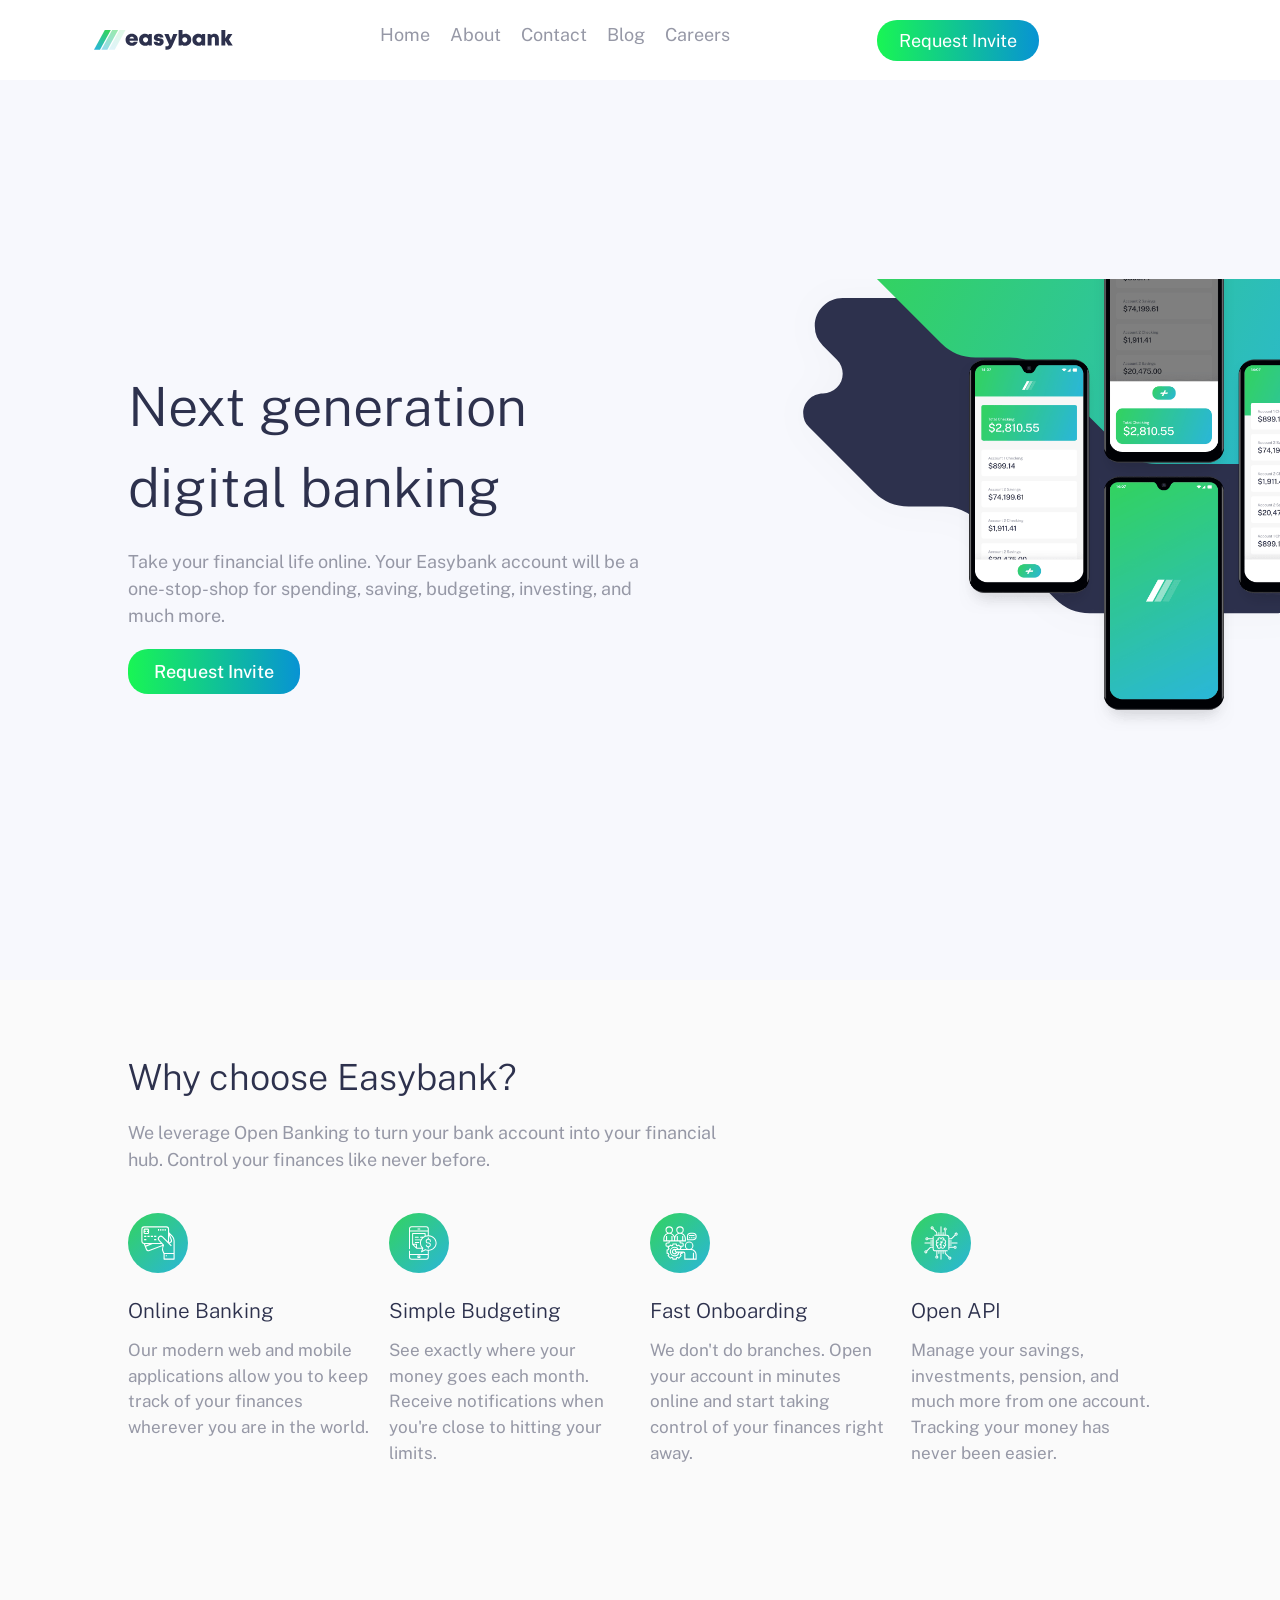
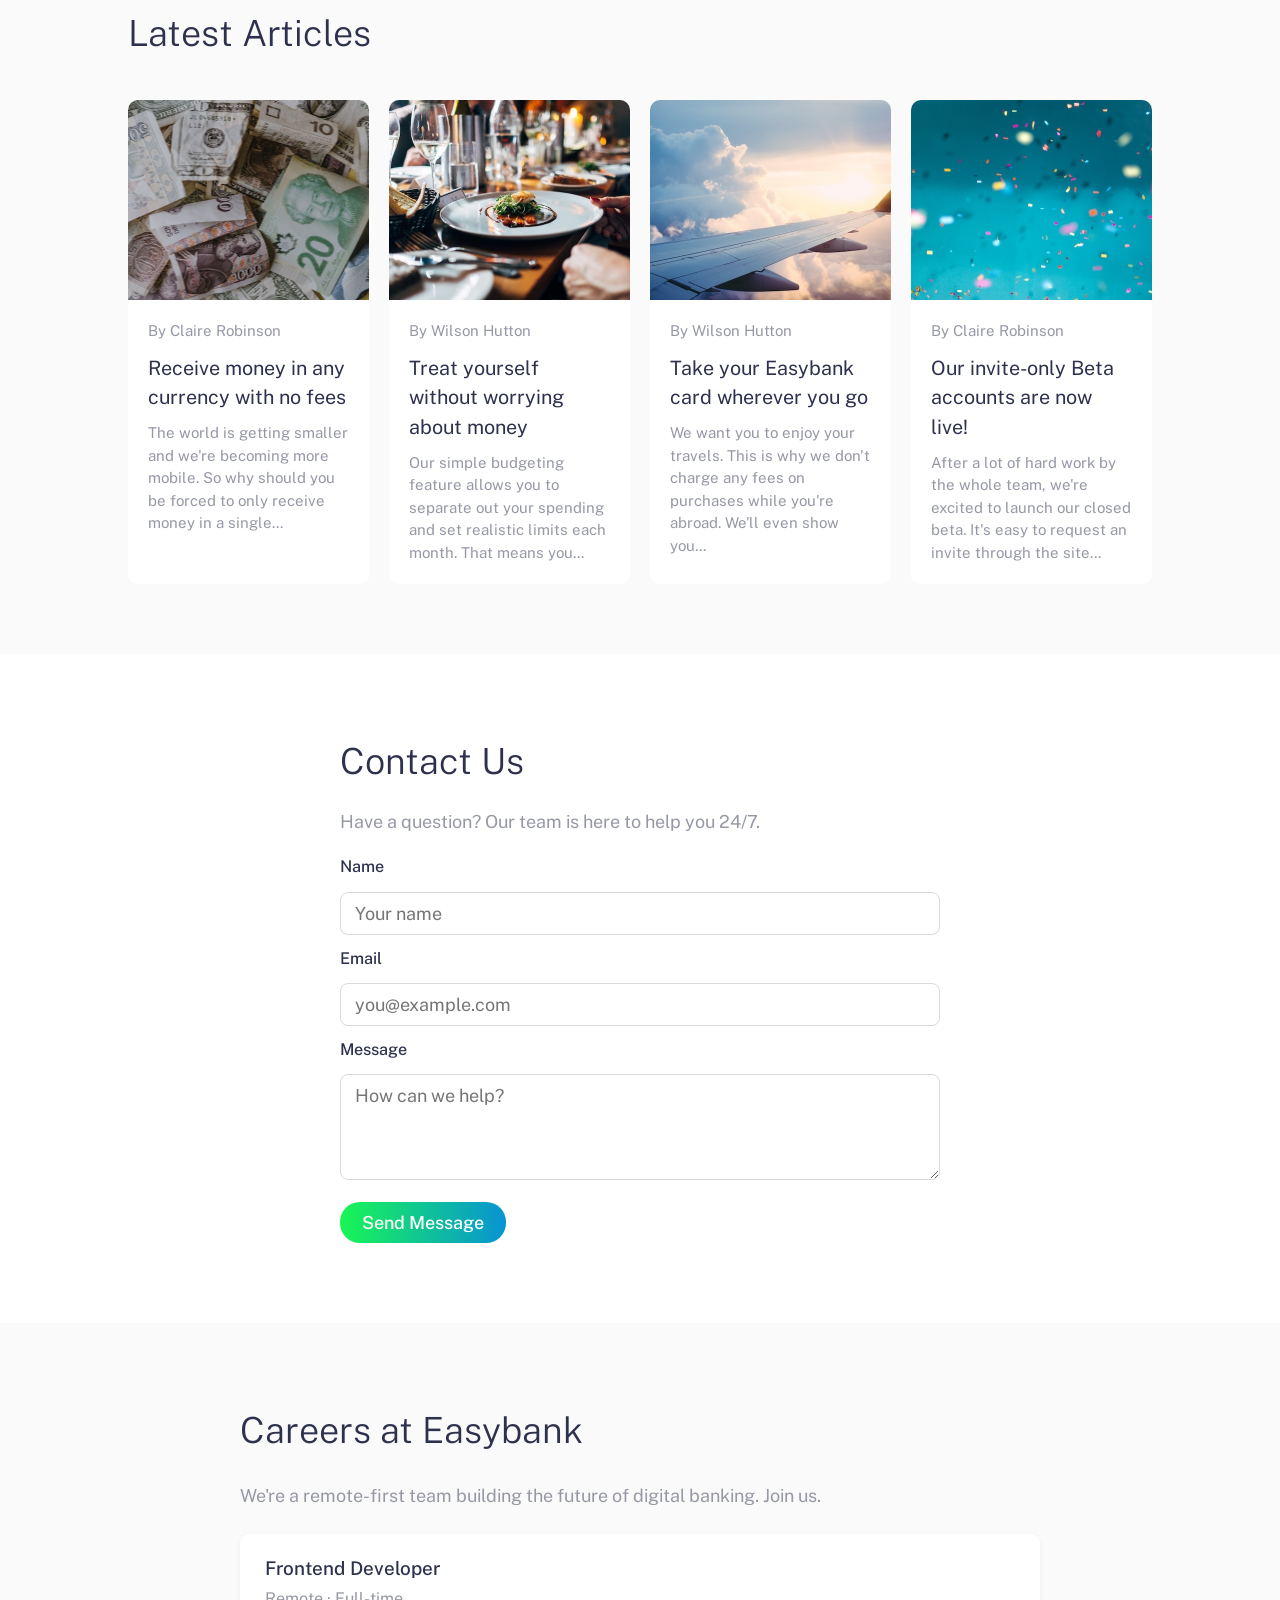
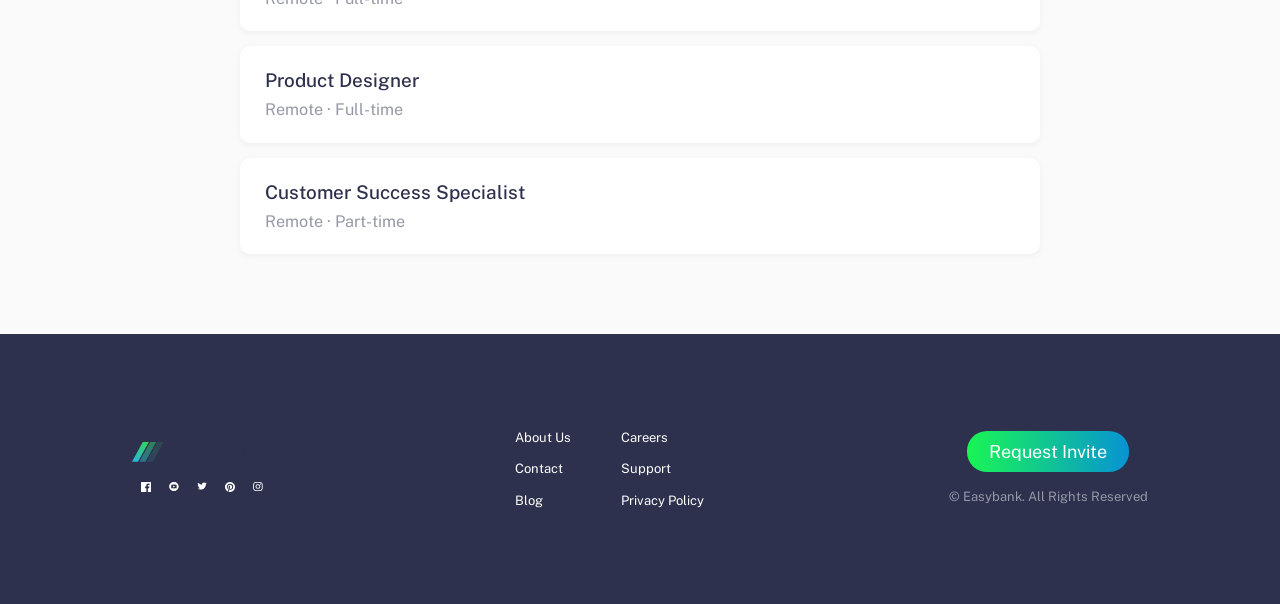
==== commit 05667387: "Add Sections" ====
--- a/index.html
+++ b/index.html
@@ -129,6 +129,50 @@
             </div>
         </section>
 
+        <!-- =============== CONTACT =============== -->
+        <section id="contact" class="contact">
+            <div class="contact__inner">
+                <h2>Contact Us</h2>
+                <p>Have a question? Our team is here to help you 24/7.</p>
+
+                <form class="contact__form" action="#" method="post">
+                    <label for="name">Name</label>
+                    <input id="name" name="name" type="text" placeholder="Your name" required>
+
+                    <label for="email">Email</label>
+                    <input id="email" name="email" type="email" placeholder="you@example.com" required>
+
+                    <label for="message">Message</label>
+                    <textarea id="message" name="message" rows="4" placeholder="How can we help?" required></textarea>
+
+                    <button type="submit" class="btn-primary">Send Message</button>
+                </form>
+            </div>
+        </section>
+
+        <!-- =============== CAREERS =============== -->
+        <section id="careers" class="careers">
+            <div class="careers__inner">
+                <h2>Careers at Easybank</h2>
+                <p>We're a remote-first team building the future of digital banking. Join us.</p>
+
+                <ul class="careers__list">
+                    <li>
+                        <h3>Frontend Developer</h3>
+                        <p>Remote · Full-time</p>
+                    </li>
+                    <li>
+                        <h3>Product Designer</h3>
+                        <p>Remote · Full-time</p>
+                    </li>
+                    <li>
+                        <h3>Customer Success Specialist</h3>
+                        <p>Remote · Part-time</p>
+                    </li>
+                </ul>
+            </div>
+        </section>
+
     </main>
 
     <!-- ===================== FOOTER ===================== -->
@@ -146,13 +190,13 @@
 
         <div class="footer__links">
             <div class="footer__col">
-                <a href="#">About Us</a>
-                <a href="#">Contact</a>
-                <a href="#">Blog</a>
+                <a href="#about">About Us</a>
+                <a href="#contact">Contact</a>
+                <a href="#blog">Blog</a>
             </div>
             <div class="footer__col">
-                <a href="#">Careers</a>
-                <a href="#">Support</a>
+                <a href="#careers">Careers</a>
+                <a href="#contact">Support</a>
                 <a href="#">Privacy Policy</a>
             </div>
         </div>
--- a/bank.css
+++ b/bank.css
@@ -78,7 +78,12 @@
   border-radius: 4px;
 }
 
-/* Botón reutilizable (¡esto elimina 4 repeticiones!) */
+/* Evita que la navbar fija tape los títulos al scrollear */
+section[id] {
+  scroll-margin-top: 90px;
+}
+
+/* Botón reutilizable */
 .btn-primary {
   background-image: var(--gradient-brand);
   border: none;
@@ -150,7 +155,7 @@
    ============================================================ */
 .hero {
   background-color: var(--very-light);
-  min-height: 100dvh;           /* mejor que 100vh en móviles */
+  min-height: 100dvh;
   display: flex;
   justify-content: center;
   align-items: center;
@@ -211,7 +216,7 @@
 }
 
 /* ============================================================
-   5. FEATURES (antes section-2)
+   5. FEATURES (About)
    ============================================================ */
 .features {
   display: flex;
@@ -271,7 +276,7 @@
 }
 
 /* ============================================================
-   6. ARTICLES (antes section-3)
+   6. ARTICLES (Blog)
    ============================================================ */
 .articles {
   display: flex;
@@ -349,7 +354,123 @@
 }
 
 /* ============================================================
-   7. FOOTER
+   7. CONTACT
+   ============================================================ */
+.contact {
+  background-color: var(--white);
+  padding: 80px 20px;
+  display: flex;
+  justify-content: center;
+}
+
+.contact__inner {
+  width: min(600px, 90%);
+  display: flex;
+  flex-direction: column;
+  gap: 20px;
+}
+
+.contact__inner h2 {
+  font-weight: 300;
+  font-size: 2em;
+}
+
+.contact__inner > p {
+  color: var(--gray-blue);
+}
+
+.contact__form {
+  display: flex;
+  flex-direction: column;
+  gap: 12px;
+}
+
+.contact__form label {
+  font-size: 0.9em;
+  font-weight: 500;
+}
+
+.contact__form input,
+.contact__form textarea {
+  font-family: inherit;
+  font-size: 1em;
+  padding: 10px 14px;
+  border: 1px solid hsl(0, 0%, 85%);
+  border-radius: 8px;
+  transition: border-color var(--transition), box-shadow var(--transition);
+}
+
+.contact__form input:focus,
+.contact__form textarea:focus {
+  outline: none;
+  border-color: var(--primary-cyan);
+  box-shadow: 0 0 0 3px hsla(199, 93%, 43%, 0.2);
+}
+
+.contact__form button {
+  align-self: flex-start;
+  margin-top: 10px;
+}
+
+/* ============================================================
+   8. CAREERS
+   ============================================================ */
+.careers {
+  background-color: var(--light-gray);
+  padding: 80px 20px;
+  display: flex;
+  justify-content: center;
+}
+
+.careers__inner {
+  width: min(800px, 90%);
+  display: flex;
+  flex-direction: column;
+  gap: 25px;
+}
+
+.careers__inner h2 {
+  font-weight: 300;
+  font-size: 2em;
+}
+
+.careers__inner > p {
+  color: var(--gray-blue);
+}
+
+.careers__list {
+  list-style: none;
+  display: flex;
+  flex-direction: column;
+  gap: 15px;
+}
+
+.careers__list li {
+  background-color: var(--white);
+  padding: 20px 25px;
+  border-radius: var(--radius-card);
+  box-shadow: 0 2px 6px rgba(0, 0, 0, 0.05);
+  transition: transform var(--transition), box-shadow var(--transition);
+}
+
+.careers__list li:hover {
+  transform: translateY(-3px);
+  box-shadow: 0 8px 16px rgba(0, 0, 0, 0.08);
+}
+
+.careers__list h3 {
+  font-weight: 500;
+  font-size: 1.05em;
+  margin-bottom: 4px;
+}
+
+.careers__list p {
+  color: var(--gray-blue);
+  font-size: 0.9em;
+}
+
+/* ============================================================
+   9. FOOTER
    ============================================================ */
 .footer {
   background-color: var(--dark-blue);
@@ -431,13 +552,14 @@
 }
 
 /* ============================================================
-   8. RESPONSIVE (mobile-first no, pero limpio)
+   10. RESPONSIVE
    ============================================================ */
 @media (max-width: 900px) {
   .features__grid,
   .articles__grid {
     flex-wrap: wrap;
   }
+
   .features__header p {
     width: 100%;
   }
@@ -446,10 +568,11 @@
 @media (max-width: 800px) {
   /* ---- NAV ---- */
   .nav-contact {
-    display: none;            /* oculto por defecto */
-  }
+    display: none;
+  }
+
   .nav-contact.is-open {
-    display: flex;            /* tu JS debe toggle esta clase */
+    display: flex;
     position: absolute;
     top: 90px;
     left: 50%;
@@ -464,15 +587,23 @@
     gap: 20px;
     z-index: 20;
   }
+
   .nav-contact.is-open a {
     color: hsl(0, 0%, 37%);
   }
+
   .nav-contact.is-open a:hover {
     color: var(--primary-green);
     border: none;
   }
-  .nav-btn button { display: none; }
-  .boton button  { display: block; }
+
+  .nav-btn button {
+    display: none;
+  }
+
+  .boton button {
+    display: block;
+  }
 
   /* ---- HERO ---- */
   .hero {
@@ -480,6 +611,7 @@
     min-height: auto;
     padding-bottom: 40px;
   }
+
   .hero__mockup {
     width: 100%;
     min-height: 350px;
@@ -487,23 +619,29 @@
     background-position: center top;
     background-size: contain;
   }
+
   .hero__mockup img {
     width: 90%;
     transform: translateY(-40px);
   }
+
   .hero__text {
     width: 100%;
     align-items: center;
     text-align: center;
     padding: 40px 20px;
   }
-  .hero__text h1 { font-size: 2em; }
+
+  .hero__text h1 {
+    font-size: 2em;
+  }
 
   /* ---- FEATURES ---- */
   .features__grid {
     flex-direction: column;
     align-items: center;
   }
+
   .feature-card {
     width: 80%;
     text-align: center;
@@ -516,9 +654,33 @@
     flex-direction: column;
     align-items: center;
   }
+
   .article-card {
     width: 90%;
     margin-bottom: 20px;
+  }
+
+  /* ---- CONTACT ---- */
+  .contact {
+    padding: 60px 20px;
+  }
+
+  .contact__inner {
+    width: 90%;
+  }
+
+  .contact__form button {
+    align-self: stretch;
+    text-align: center;
+  }
+
+  /* ---- CAREERS ---- */
+  .careers {
+    padding: 60px 20px;
+  }
+
+  .careers__inner {
+    width: 90%;
   }
 
   /* ---- FOOTER ---- */
@@ -527,9 +689,13 @@
     min-height: 80vh;
     text-align: center;
   }
+
   .footer__links {
     flex-direction: column;
     gap: 20px;
   }
-  .footer__col { gap: 15px; }
+
+  .footer__col {
+    gap: 15px;
+  }
 }
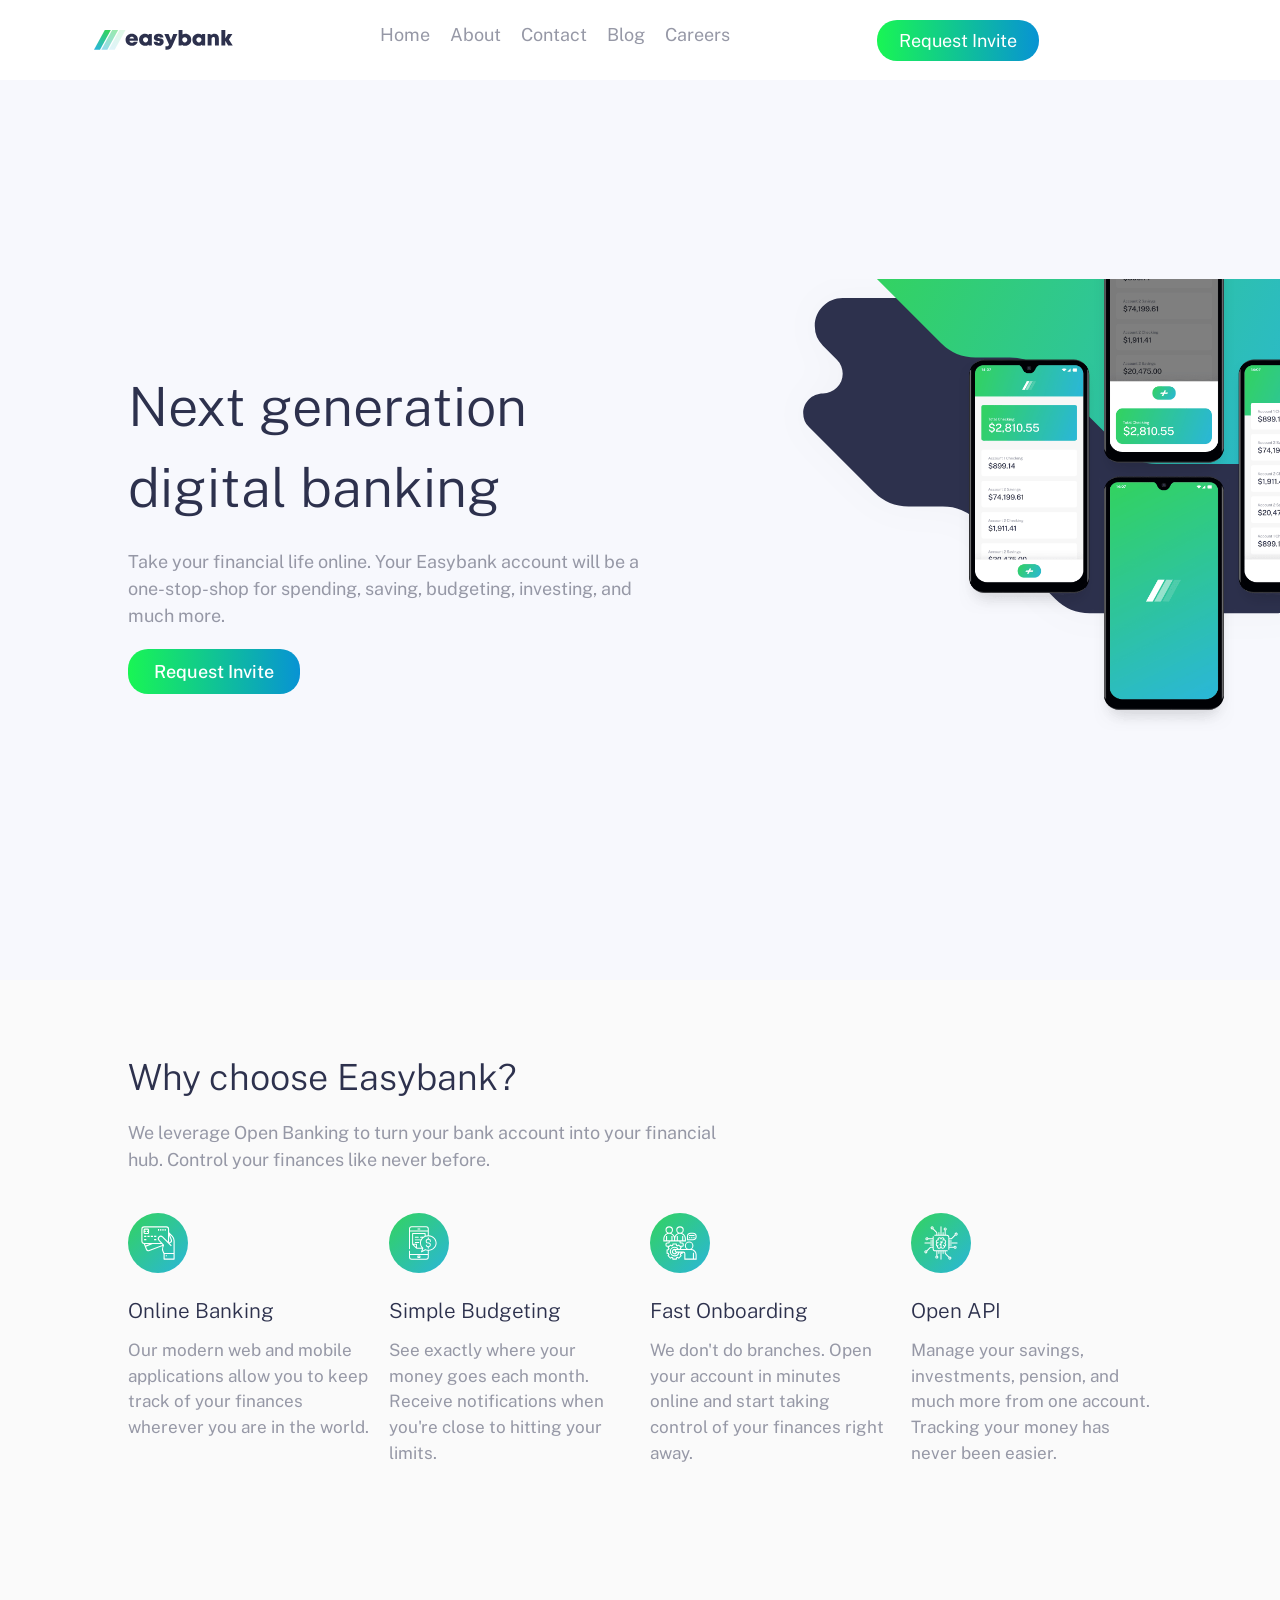
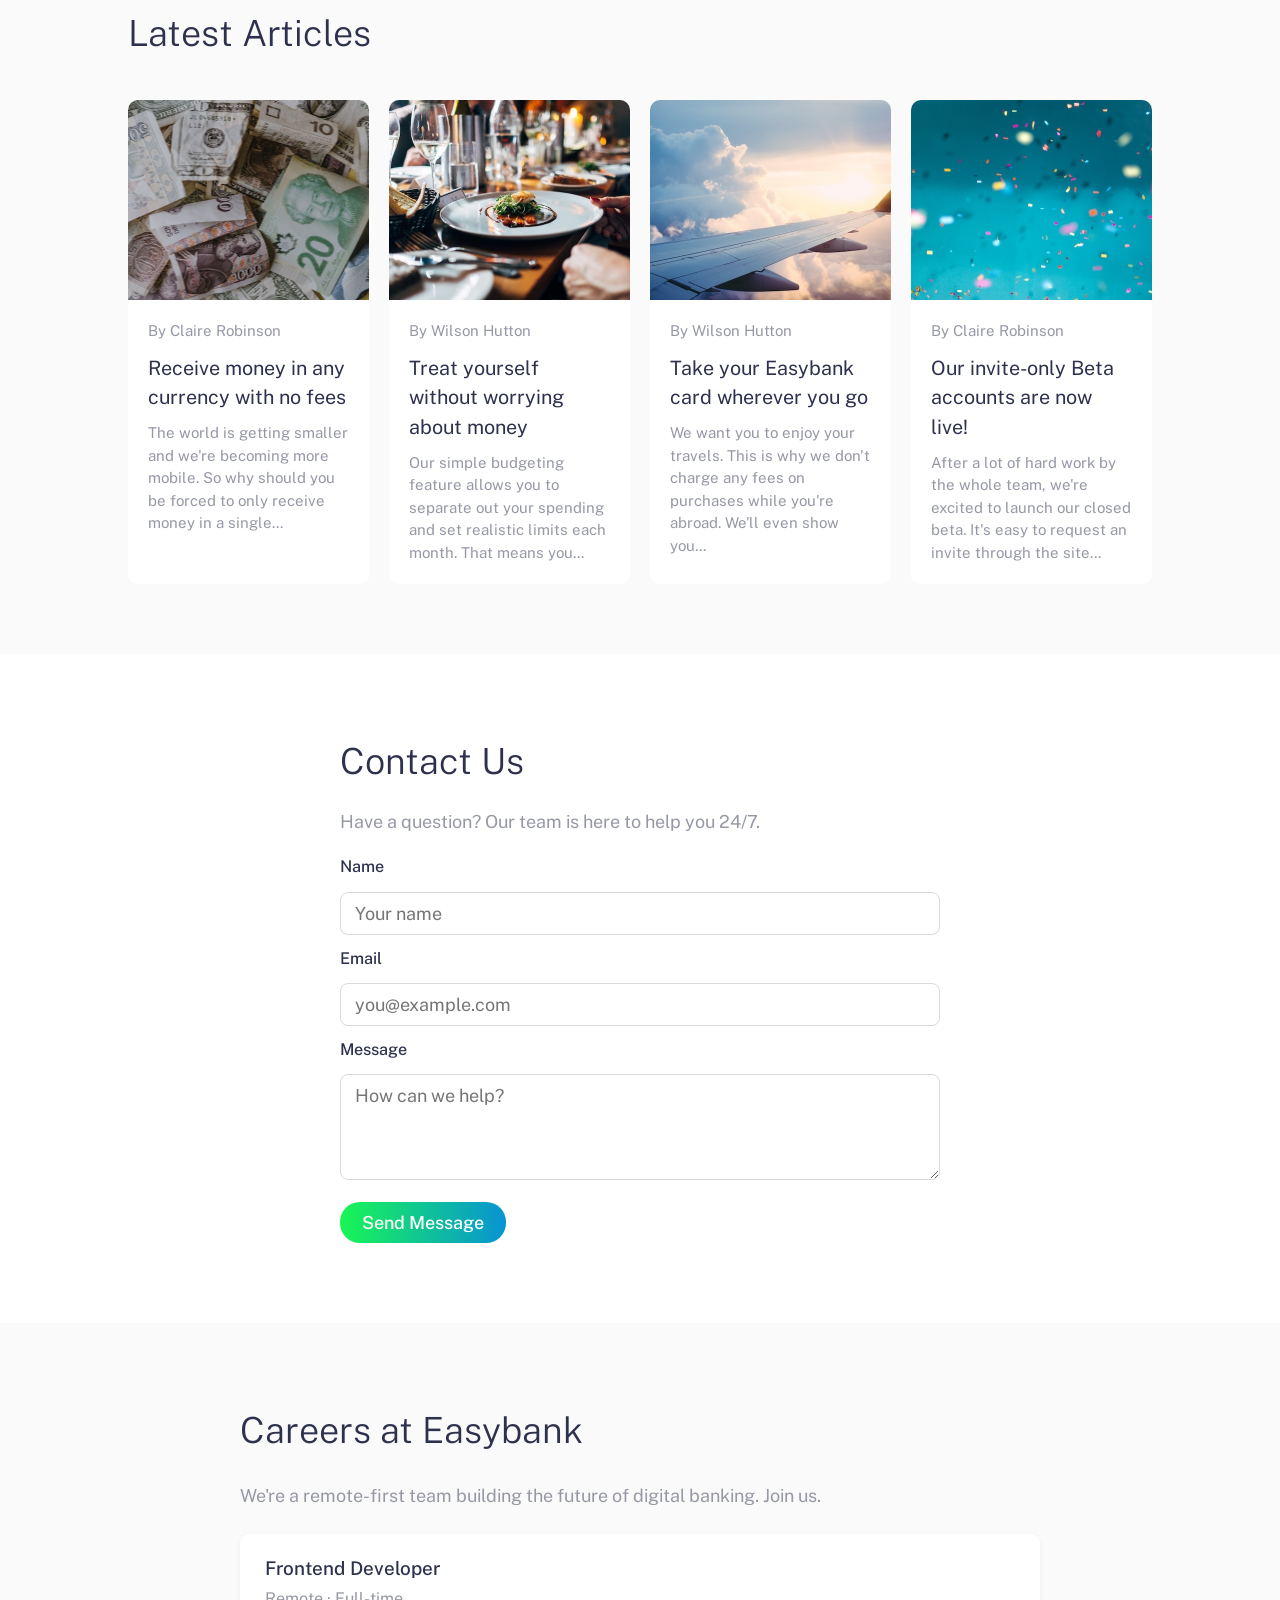
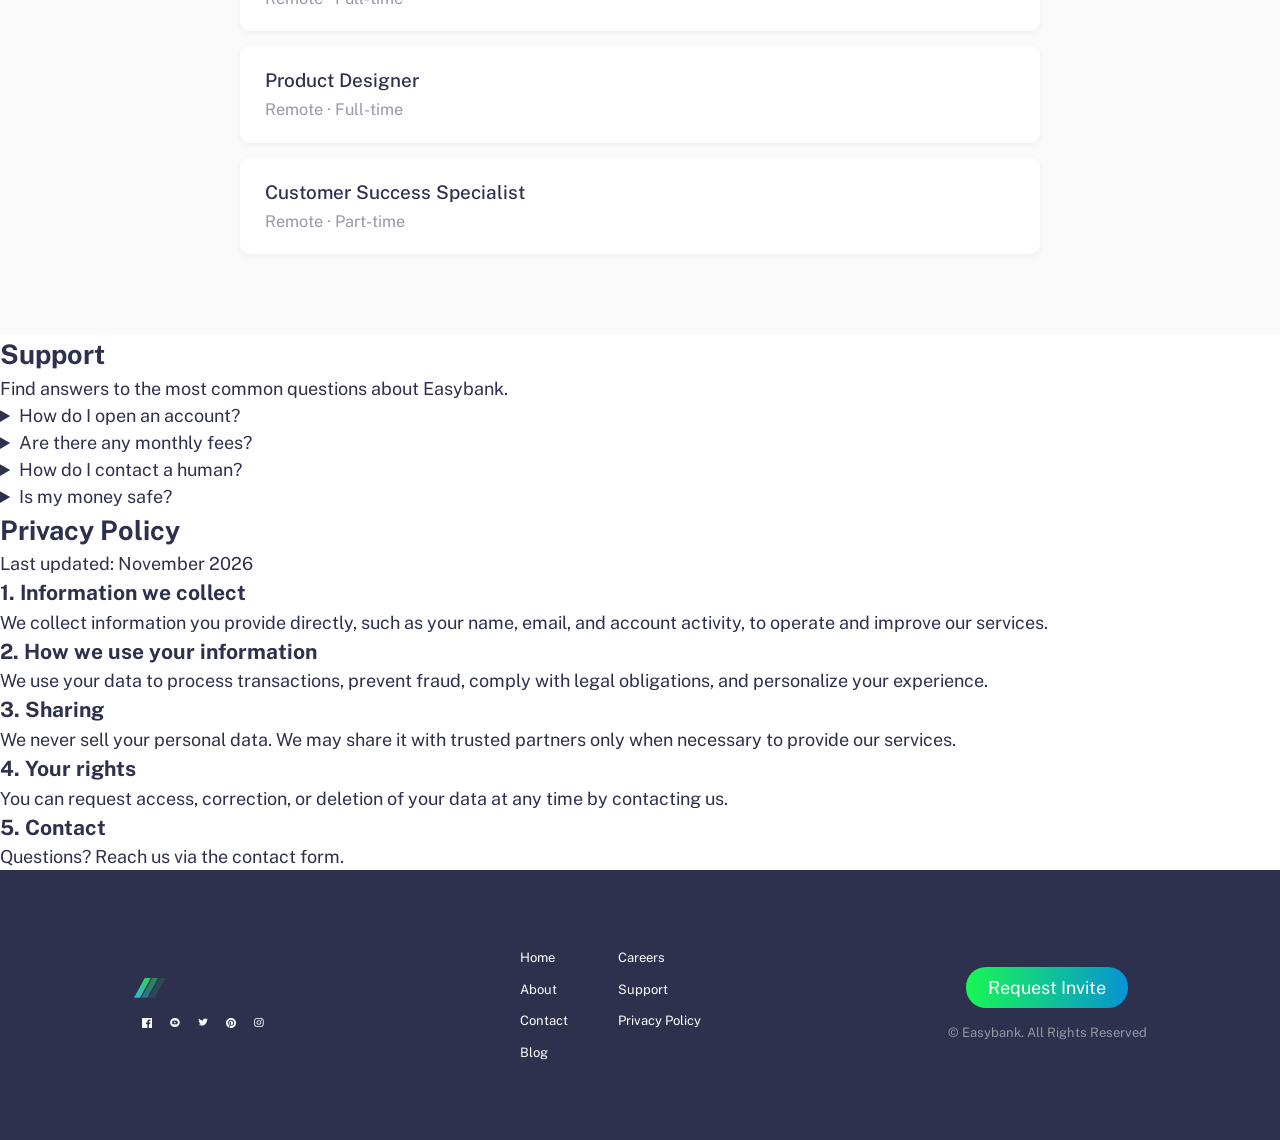
==== commit f60aee5f: "Full Section footer" ====
--- a/index.html
+++ b/index.html
@@ -173,6 +173,56 @@
             </div>
         </section>
 
+        <!-- =============== SUPPORT =============== -->
+        <section id="support" class="support">
+            <div class="support__inner">
+                <h2>Support</h2>
+                <p>Find answers to the most common questions about Easybank.</p>
+
+                <div class="support__faq">
+                    <details>
+                        <summary>How do I open an account?</summary>
+                        <p>Click "Request Invite" and follow the steps. It takes less than 5 minutes.</p>
+                    </details>
+                    <details>
+                        <summary>Are there any monthly fees?</summary>
+                        <p>No. Easybank is completely free for personal accounts.</p>
+                    </details>
+                    <details>
+                        <summary>How do I contact a human?</summary>
+                        <p>Use the <a href="#contact">contact form</a> or email support@easybank.com.</p>
+                    </details>
+                    <details>
+                        <summary>Is my money safe?</summary>
+                        <p>Yes. Your deposits are insured up to $250,000 by the FDIC.</p>
+                    </details>
+                </div>
+            </div>
+        </section>
+
+        <!-- =============== PRIVACY =============== -->
+        <section id="privacy" class="privacy">
+            <div class="privacy__inner">
+                <h2>Privacy Policy</h2>
+                <p>Last updated: November 2026</p>
+
+                <h3>1. Information we collect</h3>
+                <p>We collect information you provide directly, such as your name, email, and account activity, to operate and improve our services.</p>
+
+                <h3>2. How we use your information</h3>
+                <p>We use your data to process transactions, prevent fraud, comply with legal obligations, and personalize your experience.</p>
+
+                <h3>3. Sharing</h3>
+                <p>We never sell your personal data. We may share it with trusted partners only when necessary to provide our services.</p>
+
+                <h3>4. Your rights</h3>
+                <p>You can request access, correction, or deletion of your data at any time by contacting us.</p>
+
+                <h3>5. Contact</h3>
+                <p>Questions? Reach us via the <a href="#contact">contact form</a>.</p>
+            </div>
+        </section>
+
     </main>
 
     <!-- ===================== FOOTER ===================== -->
@@ -190,14 +240,15 @@
 
         <div class="footer__links">
             <div class="footer__col">
-                <a href="#about">About Us</a>
+                <a href="#home">Home</a>
+                <a href="#about">About</a>
                 <a href="#contact">Contact</a>
                 <a href="#blog">Blog</a>
             </div>
             <div class="footer__col">
                 <a href="#careers">Careers</a>
-                <a href="#contact">Support</a>
-                <a href="#">Privacy Policy</a>
+                <a href="#support">Support</a>
+                <a href="#privacy">Privacy Policy</a>
             </div>
         </div>
 
